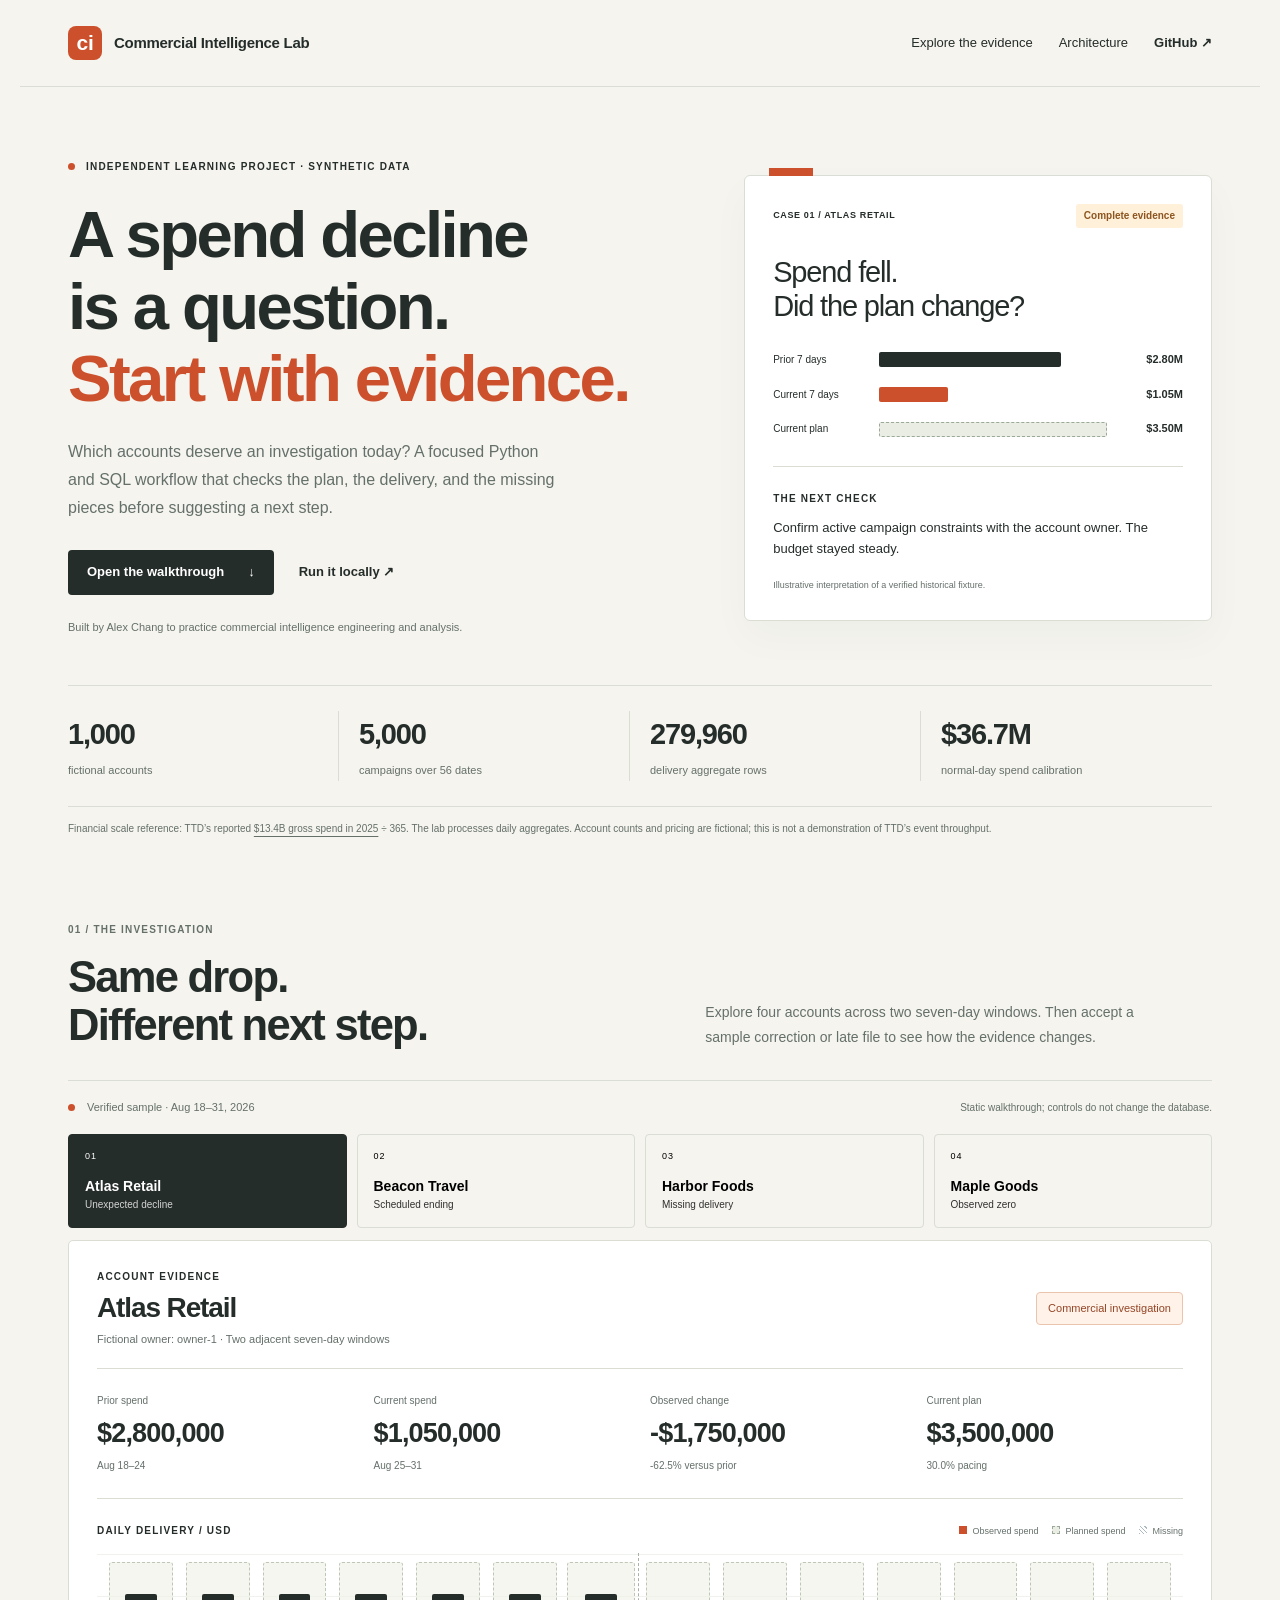
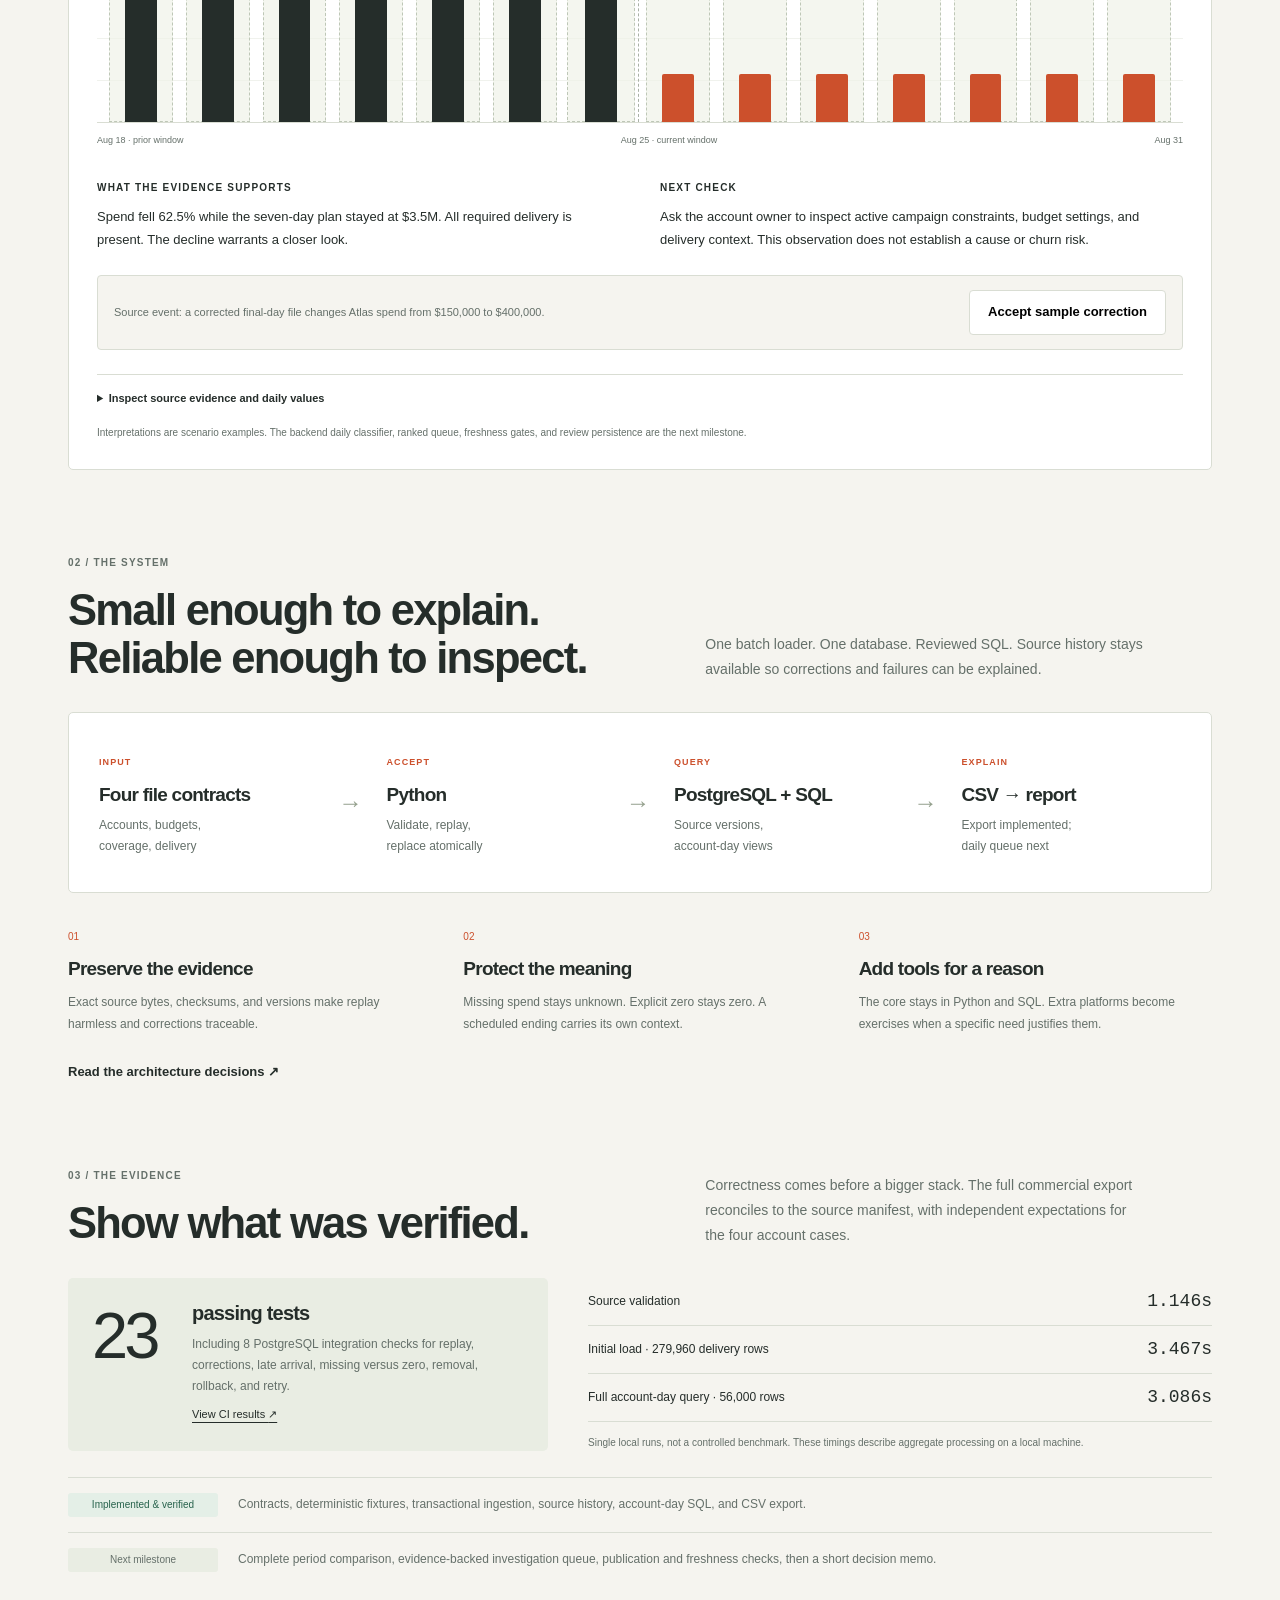
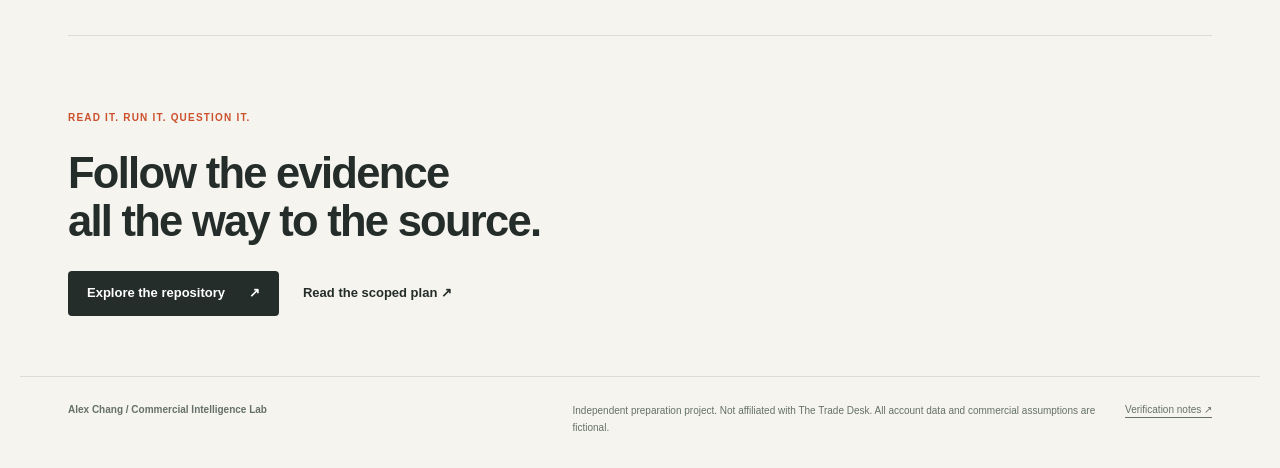
==== site/index.html @ 0de4b41f "Simplify lab scope and publish verified commercial walkthrough" ====
<!doctype html>
<html lang="en">
<head>
  <meta charset="utf-8">
  <meta name="viewport" content="width=device-width, initial-scale=1">
  <meta name="description" content="A focused commercial intelligence lab: Python, PostgreSQL, and evidence that distinguishes a spend decline from a planned change or missing data.">
  <meta name="theme-color" content="#f5f4ef">
  <title>Commercial Intelligence Lab · Alex Chang</title>
  <link rel="icon" href="mark.svg" type="image/svg+xml">
  <link rel="stylesheet" href="styles.css">
  <script src="app.js" defer></script>
</head>
<body>
  <a class="skip" href="#main">Skip to content</a>
  <header class="topbar">
    <a class="brand" href="#"><span class="brand-mark" aria-hidden="true">ci</span> Commercial Intelligence Lab</a>
    <nav aria-label="Main navigation">
      <a href="#investigation">Explore the evidence</a>
      <a href="#architecture">Architecture</a>
      <a class="repo-link" href="https://github.com/cheng-alex-chang/commercial-intelligence-lab">GitHub <span aria-hidden="true">↗</span></a>
    </nav>
  </header>
  <main id="main">
    <section class="hero">
      <div class="hero-copy">
        <p class="eyebrow"><span class="dot"></span> Independent learning project · Synthetic data</p>
        <h1>A spend decline<br>is a question.<br><span>Start with evidence.</span></h1>
        <p class="lede">Which accounts deserve an investigation today? A focused Python and SQL workflow that checks the plan, the delivery, and the missing pieces before suggesting a next step.</p>
        <div class="hero-actions"><a class="button primary" href="#investigation">Open the walkthrough <span aria-hidden="true">↓</span></a><a class="text-link" href="https://github.com/cheng-alex-chang/commercial-intelligence-lab#run-locally">Run it locally <span aria-hidden="true">↗</span></a></div>
        <p class="hero-note">Built by Alex Chang to practice commercial intelligence engineering and analysis.</p>
      </div>
      <aside class="hero-card" aria-label="Featured account observation">
        <div class="card-heading"><span>CASE 01 / ATLAS RETAIL</span><span class="tag amber">Complete evidence</span></div>
        <p class="hero-question">Spend fell.<br>Did the plan change?</p>
        <div class="mini-chart" aria-label="Prior spend 2.8 million, current spend 1.05 million, current plan 3.5 million dollars">
          <div><span>Prior 7 days</span><i style="--bar:80%"></i><strong>$2.80M</strong></div>
          <div class="accent"><span>Current 7 days</span><i style="--bar:30%"></i><strong>$1.05M</strong></div>
          <div class="plan"><span>Current plan</span><i style="--bar:100%"></i><strong>$3.50M</strong></div>
        </div>
        <div class="card-takeaway"><span class="small-label">THE NEXT CHECK</span><p>Confirm active campaign constraints with the account owner. The budget stayed steady.</p></div>
        <p class="caption">Illustrative interpretation of a verified historical fixture.</p>
      </aside>
    </section>

    <section class="scale-strip" aria-label="Dataset scale">
      <div><strong>1,000</strong><span>fictional accounts</span></div>
      <div><strong>5,000</strong><span>campaigns over 56 dates</span></div>
      <div><strong>279,960</strong><span>delivery aggregate rows</span></div>
      <div><strong>$36.7M</strong><span>normal-day spend calibration</span></div>
    </section>
    <p class="scale-note">Financial scale reference: TTD’s reported <a href="https://investors.thetradedesk.com/news-and-events/news/news-details/2026/The-Trade-Desk-Reports-Fourth-Quarter-and-Fiscal-Year-2025-Financial-Results/default.aspx">$13.4B gross spend in 2025</a> ÷ 365. The lab processes daily aggregates. Account counts and pricing are fictional; this is not a demonstration of TTD’s event throughput.</p>

    <section id="investigation" class="section">
      <div class="section-intro"><div><p class="eyebrow">01 / THE INVESTIGATION</p><h2>Same drop.<br>Different next step.</h2></div><p>Explore four accounts across two seven-day windows. Then accept a sample correction or late file to see how the evidence changes.</p></div>
      <div class="demo-label"><span class="dot"></span> Verified sample · Aug 18–31, 2026 <span class="demo-label-detail">Static walkthrough; controls do not change the database.</span></div>
      <p id="load-status" role="status">Loading the verified sample…</p>
      <noscript><p>This walkthrough needs JavaScript. The <a href="https://github.com/cheng-alex-chang/commercial-intelligence-lab#four-cases-to-explain">README contains the same four cases</a>.</p></noscript>
      <div id="demo" hidden>
        <div class="account-tabs" role="group" aria-label="Choose an account">
          <button type="button" data-account="atlas" aria-pressed="true"><span class="tab-number">01</span><strong>Atlas Retail</strong><span>Unexpected decline</span></button>
          <button type="button" data-account="beacon" aria-pressed="false"><span class="tab-number">02</span><strong>Beacon Travel</strong><span>Scheduled ending</span></button>
          <button type="button" data-account="harbor" aria-pressed="false"><span class="tab-number">03</span><strong>Harbor Foods</strong><span>Missing delivery</span></button>
          <button type="button" data-account="maple" aria-pressed="false"><span class="tab-number">04</span><strong>Maple Goods</strong><span>Observed zero</span></button>
        </div>
        <div class="investigation-panel" aria-live="polite" aria-atomic="false">
          <div class="panel-top"><div><p class="small-label">ACCOUNT EVIDENCE</p><h3 id="account-name"></h3><p id="owner" class="muted"></p></div><span id="route" class="route"></span></div>
          <div class="metrics">
            <div><span>Prior spend</span><strong id="prior-spend"></strong><small>Aug 18–24</small></div>
            <div><span>Current spend</span><strong id="current-spend"></strong><small>Aug 25–31</small></div>
            <div><span>Observed change</span><strong id="change"></strong><small id="change-detail"></small></div>
            <div><span>Current plan</span><strong id="current-plan"></strong><small id="pacing"></small></div>
          </div>
          <div class="chart-header"><span class="small-label">DAILY DELIVERY / USD</span><div class="legend"><span><i class="legend-spend"></i>Observed spend</span><span><i class="legend-plan"></i>Planned spend</span><span><i class="legend-missing"></i>Missing</span></div></div>
          <div id="daily-chart" class="daily-chart" role="img"></div>
          <div class="chart-dates"><span>Aug 18 · prior window</span><span>Aug 25 · current window</span><span>Aug 31</span></div>
          <div class="interpretation"><div><span class="small-label">WHAT THE EVIDENCE SUPPORTS</span><p id="observation"></p></div><div><span class="small-label">NEXT CHECK</span><p id="next-check"></p></div></div>
          <div class="event-row"><p id="event-description"></p><button type="button" id="event-button" class="button secondary"></button><button type="button" id="reset-button" class="text-button" hidden>Reset sample</button></div>
          <details class="evidence"><summary>Inspect source evidence and daily values</summary><p id="source-note"></p><div class="table-scroll"><table><caption class="sr-only">Daily spend, plan, completeness, and delivery source references</caption><thead><tr><th scope="col">Business date</th><th scope="col">Spend</th><th scope="col">Plan</th><th scope="col">State</th><th scope="col">Delivery evidence</th></tr></thead><tbody id="daily-table"></tbody></table></div></details>
          <p class="panel-footnote">Interpretations are scenario examples. The backend daily classifier, ranked queue, freshness gates, and review persistence are the next milestone.</p>
        </div>
      </div>
    </section>

    <section id="architecture" class="section architecture-section">
      <div class="section-intro"><div><p class="eyebrow">02 / THE SYSTEM</p><h2>Small enough to explain.<br>Reliable enough to inspect.</h2></div><p>One batch loader. One database. Reviewed SQL. Source history stays available so corrections and failures can be explained.</p></div>
      <div class="pipeline" aria-label="Architecture: fictional source files to Python ingestion to PostgreSQL SQL views to account-day CSV">
        <div><span class="small-label">INPUT</span><h3>Four file contracts</h3><p>Accounts, budgets,<br>coverage, delivery</p></div><span class="pipeline-arrow" aria-hidden="true">→</span>
        <div><span class="small-label">ACCEPT</span><h3>Python</h3><p>Validate, replay,<br>replace atomically</p></div><span class="pipeline-arrow" aria-hidden="true">→</span>
        <div><span class="small-label">QUERY</span><h3>PostgreSQL + SQL</h3><p>Source versions,<br>account-day views</p></div><span class="pipeline-arrow" aria-hidden="true">→</span>
        <div><span class="small-label">EXPLAIN</span><h3>CSV → report</h3><p>Export implemented;<br>daily queue next</p></div>
      </div>
      <div class="principles"><article><span>01</span><h3>Preserve the evidence</h3><p>Exact source bytes, checksums, and versions make replay harmless and corrections traceable.</p></article><article><span>02</span><h3>Protect the meaning</h3><p>Missing spend stays unknown. Explicit zero stays zero. A scheduled ending carries its own context.</p></article><article><span>03</span><h3>Add tools for a reason</h3><p>The core stays in Python and SQL. Extra platforms become exercises when a specific need justifies them.</p></article></div>
      <a class="text-link" href="https://github.com/cheng-alex-chang/commercial-intelligence-lab/blob/main/docs/ARCHITECTURE.md">Read the architecture decisions <span aria-hidden="true">↗</span></a>
    </section>

    <section id="verification" class="section verification-section">
      <div class="section-intro"><div><p class="eyebrow">03 / THE EVIDENCE</p><h2>Show what was verified.</h2></div><p>Correctness comes before a bigger stack. The full commercial export reconciles to the source manifest, with independent expectations for the four account cases.</p></div>
      <div class="verification-grid"><div class="test-card"><strong>23</strong><h3>passing tests</h3><p>Including 8 PostgreSQL integration checks for replay, corrections, late arrival, missing versus zero, removal, rollback, and retry.</p><a href="https://github.com/cheng-alex-chang/commercial-intelligence-lab/actions">View CI results <span aria-hidden="true">↗</span></a></div><div class="measurements"><div><span>Source validation</span><strong>1.146s</strong></div><div><span>Initial load · 279,960 delivery rows</span><strong>3.467s</strong></div><div><span>Full account-day query · 56,000 rows</span><strong>3.086s</strong></div><p>Single local runs, not a controlled benchmark. These timings describe aggregate processing on a local machine.</p></div></div>
      <div class="status-line"><span class="tag green">Implemented & verified</span><p>Contracts, deterministic fixtures, transactional ingestion, source history, account-day SQL, and CSV export.</p></div>
      <div class="status-line"><span class="tag">Next milestone</span><p>Complete period comparison, evidence-backed investigation queue, publication and freshness checks, then a short decision memo.</p></div>
    </section>

    <section class="closing"><p class="eyebrow">READ IT. RUN IT. QUESTION IT.</p><h2>Follow the evidence<br>all the way to the source.</h2><div><a class="button primary" href="https://github.com/cheng-alex-chang/commercial-intelligence-lab">Explore the repository <span aria-hidden="true">↗</span></a><a class="text-link" href="https://github.com/cheng-alex-chang/commercial-intelligence-lab/blob/main/PROJECT_PLAN.md">Read the scoped plan <span aria-hidden="true">↗</span></a></div></section>
  </main>
  <footer><span>Alex Chang / Commercial Intelligence Lab</span><p>Independent preparation project. Not affiliated with The Trade Desk. All account data and commercial assumptions are fictional.</p><a href="https://github.com/cheng-alex-chang/commercial-intelligence-lab/blob/main/docs/VERIFICATION.md">Verification notes ↗</a></footer>
</body>
</html>
---- site/styles.css ----
:root{--paper:#f5f4ef;--ink:#252d2a;--muted:#65706a;--line:#d9ddd3;--orange:#cc502c;--green:#27624c;--soft:#e9ede3;--white:#fff;--blue:#6c92a2}
*{box-sizing:border-box}html{scroll-behavior:smooth;scroll-padding-top:24px}body{margin:0;background:var(--paper);color:var(--ink);font-family:Inter,-apple-system,BlinkMacSystemFont,"Segoe UI",sans-serif;font-size:15px;line-height:1.6}a{color:inherit;text-underline-offset:4px}button{font:inherit;cursor:pointer}button,a{-webkit-tap-highlight-color:transparent}a:focus-visible,button:focus-visible,summary:focus-visible{outline:3px solid var(--orange);outline-offset:5px}button:disabled{cursor:default}h1,h2,h3,p{margin:0}h1,h2,h3{line-height:1.1;letter-spacing:-.04em}h1{font-size:clamp(46px,5.1vw,74px);font-weight:650}h2{font-size:clamp(32px,3.4vw,47px);font-weight:600}h3{font-size:23px;font-weight:600}main,.topbar,footer{max-width:1240px;margin:auto;padding-left:48px;padding-right:48px}.topbar{display:flex;justify-content:space-between;align-items:center;gap:20px;padding-top:26px;padding-bottom:26px;border-bottom:1px solid var(--line)}.brand{display:flex;align-items:center;gap:12px;text-decoration:none;font-size:15px;font-weight:650;letter-spacing:-.02em}.brand-mark{display:grid;place-items:center;width:34px;height:34px;background:var(--orange);color:white;font-size:21px;border-radius:8px}.topbar nav{display:flex;gap:26px;align-items:center;font-size:13px}.topbar nav a{text-decoration:none}.repo-link{font-weight:650}.hero{display:grid;grid-template-columns:1.3fr 1fr;gap:68px;padding:72px 0 48px;align-items:center}.eyebrow,.small-label{font-size:10px;letter-spacing:.12em;font-weight:650}.eyebrow{margin-bottom:24px;text-transform:uppercase}.dot{display:inline-block;width:7px;height:7px;border-radius:50%;background:var(--orange);margin-right:7px}.hero h1 span{color:var(--orange)}.lede{max-width:490px;color:var(--muted);font-size:16px;line-height:1.75;margin-top:24px}.hero-actions{display:flex;align-items:center;gap:25px;margin-top:28px}.button{display:inline-flex;align-items:center;justify-content:center;gap:24px;min-height:44px;padding:11px 18px;text-decoration:none;font-size:13px;border-radius:4px;border:1px solid transparent;font-weight:600}.primary{background:var(--ink);color:#fff}.primary:hover{background:var(--green)}.secondary{border-color:var(--line);background:#fff;white-space:nowrap}.secondary:hover{border-color:var(--ink)}.text-link{font-size:13px;text-decoration:none;font-weight:600}.text-link:hover{text-decoration:underline}.hero-note{font-size:11px;color:var(--muted);margin-top:24px}.hero-card{background:var(--white);border:1px solid var(--line);padding:28px;box-shadow:0 16px 40px #27322508;border-radius:6px;position:relative}.hero-card:before{content:"";position:absolute;top:-8px;left:24px;width:44px;height:8px;background:var(--orange)}.card-heading{display:flex;justify-content:space-between;gap:16px;align-items:center;font-size:9px;letter-spacing:.07em;font-weight:600}.tag{display:inline-block;border-radius:3px;padding:4px 8px;background:var(--soft);color:var(--muted);font-size:10px;white-space:nowrap;letter-spacing:0}.amber{background:#fff0d9;color:#8c5520}.green{background:#e4efe7;color:var(--green)}.hero-question{font-size:29px;letter-spacing:-.04em;line-height:1.2;margin:27px 0}.mini-chart{display:grid;gap:17px}.mini-chart>div{display:grid;grid-template-columns:95px 1fr 65px;gap:11px;align-items:center;font-size:10px}.mini-chart i{display:block;width:var(--bar);height:15px;background:var(--ink);border-radius:2px}.mini-chart strong{text-align:right;font-size:11px}.mini-chart .accent i{background:var(--orange)}.mini-chart .plan i{background:var(--soft);border:1px dashed #9ca999}.card-takeaway{border-top:1px solid var(--line);margin-top:28px;padding-top:18px}.card-takeaway p{margin-top:8px;font-size:13px;line-height:1.65}.caption{font-size:9px;color:var(--muted);margin-top:18px}.scale-strip{display:grid;grid-template-columns:repeat(4,1fr);border-top:1px solid var(--line);border-bottom:1px solid var(--line);padding:25px 0;gap:20px}.scale-strip div{border-right:1px solid var(--line);padding-right:14px}.scale-strip div:last-child{border:0}.scale-strip strong{display:block;font-size:29px;letter-spacing:-.04em;font-weight:600}.scale-strip span{font-size:11px;color:var(--muted)}.scale-note{color:var(--muted);font-size:10px;line-height:1.7;padding-top:13px;max-width:940px}.section{padding-top:85px}.section-intro{display:grid;grid-template-columns:1.1fr 1fr;gap:80px;align-items:end;margin-bottom:30px}.section-intro .eyebrow{color:var(--muted);margin-bottom:16px}.section-intro>p{font-size:14px;color:var(--muted);max-width:440px;line-height:1.8}.demo-label{border-top:1px solid var(--line);padding-top:18px;font-size:11px;color:var(--muted);display:flex;align-items:center;flex-wrap:wrap;gap:5px}.demo-label-detail{margin-left:auto;font-size:10px}#load-status{font-size:13px;padding:20px 0}.account-tabs{display:grid;grid-template-columns:repeat(4,1fr);gap:10px;margin:18px 0 12px}.account-tabs button{border:1px solid var(--line);border-radius:4px;background:transparent;display:grid;text-align:left;padding:15px 16px;line-height:1.5;position:relative}.account-tabs button[aria-pressed=true]{background:var(--ink);color:#fff;border-color:var(--ink)}.account-tabs strong{font-size:14px;font-weight:600}.account-tabs span:last-child{font-size:10px;opacity:.8}.tab-number{font-size:9px;margin-bottom:12px;letter-spacing:.1em}.investigation-panel{border:1px solid var(--line);background:#fff;border-radius:5px;padding:28px}.panel-top{display:flex;justify-content:space-between;align-items:center;gap:20px}.panel-top h3{margin-top:8px;font-size:28px}.muted{color:var(--muted);font-size:11px;margin-top:7px}.route{font-size:11px;border:1px solid #ebc4ae;background:#fff2e9;color:#944526;border-radius:4px;padding:7px 11px}.route.data{border-color:#bfd5e1;background:#edf5fa;color:#31596e}.route.planned{border-color:#c8dbce;background:#edf5ee;color:var(--green)}.metrics{display:grid;grid-template-columns:repeat(4,1fr);gap:20px;padding:24px 0;margin:20px 0;border-top:1px solid var(--line);border-bottom:1px solid var(--line)}.metrics span,.metrics small{display:block;color:var(--muted);font-size:10px}.metrics strong{display:block;font-size:27px;letter-spacing:-.03em;font-weight:600;line-height:1.3;margin:7px 0}.chart-header{display:flex;justify-content:space-between;align-items:center;gap:12px;margin:24px 0 14px}.legend{display:flex;gap:14px;font-size:9px;color:var(--muted)}.legend i{display:inline-block;width:8px;height:8px;margin-right:5px}.legend-spend{background:var(--orange)}.legend-plan{border:1px dashed #9ca999;background:var(--soft)}.legend-missing{background:repeating-linear-gradient(45deg,#adbac2 0 1px,transparent 1px 3px)}.daily-chart{height:170px;display:grid;grid-template-columns:repeat(14,minmax(0,1fr));gap:13px;border-bottom:1px solid var(--line);position:relative;background:repeating-linear-gradient(to top,transparent 0,transparent 41px,#f0f2ed 41px,#f0f2ed 42px);padding:0 12px}.day-column{position:relative;height:100%;display:flex;align-items:flex-end;justify-content:center}.day-column:nth-child(7){border-right:1px dashed #a9b1a5;margin-right:-6px;padding-right:6px}.day-column .plan-bar{position:absolute;bottom:0;width:100%;height:var(--plan);border:1px dashed #bec7b7;background:#eff2e8aa;border-radius:3px 3px 0 0}.day-column .spend-bar{z-index:1;position:relative;width:50%;height:var(--spend);background:var(--ink);min-height:0;border-radius:2px 2px 0 0}.day-column.current .spend-bar{background:var(--orange)}.day-column.zero .spend-bar{height:3px;background:var(--orange)}.day-column.missing .spend-bar{height:var(--plan);background:repeating-linear-gradient(45deg,#819baa 0 2px,transparent 2px 7px);width:65%}.chart-dates{display:flex;justify-content:space-between;font-size:9px;color:var(--muted);margin-top:10px}.interpretation{display:grid;grid-template-columns:1fr 1fr;gap:40px;margin-top:26px}.interpretation p{font-size:13px;line-height:1.75;margin-top:8px}.event-row{display:flex;align-items:center;gap:15px;background:var(--paper);border:1px solid var(--line);border-radius:4px;margin-top:24px;padding:14px 16px}.event-row p{font-size:11px;color:var(--muted);flex:1}.event-row [hidden]{display:none}.text-button{background:none;border:0;padding:8px;font-size:11px;white-space:nowrap;text-decoration:underline;text-underline-offset:3px}.evidence{border-top:1px solid var(--line);margin-top:24px;padding-top:15px;font-size:11px}.evidence summary{cursor:pointer;font-weight:600}.evidence p{margin:13px 0;color:var(--muted)}.table-scroll{overflow:auto}table{border-collapse:collapse;width:100%;font-size:10px;text-align:left}th,td{padding:8px 10px;border-bottom:1px solid #eceee7;white-space:nowrap}th{font-weight:600;background:var(--paper)}.panel-footnote{font-size:10px;color:var(--muted);margin-top:17px}.pipeline{display:grid;grid-template-columns:1fr 28px 1fr 28px 1fr 28px 1fr;align-items:stretch;border:1px solid var(--line);border-radius:5px;background:#fff;padding:25px 20px;gap:10px}.pipeline>div{padding:10px}.pipeline h3{font-size:19px;margin:13px 0 9px}.pipeline p{font-size:12px;color:var(--muted);line-height:1.75}.pipeline .small-label{font-size:9px;color:var(--orange)}.pipeline-arrow{align-self:center;color:#95a18e;font-size:24px}.principles{display:grid;grid-template-columns:repeat(3,1fr);gap:42px;margin:30px 0 24px}.principles article>span{font-size:10px;color:var(--orange)}.principles h3{font-size:19px;margin:12px 0}.principles p{font-size:12px;color:var(--muted);line-height:1.8}.verification-grid{display:grid;grid-template-columns:1fr 1.3fr;gap:40px;margin-bottom:26px}.test-card{padding:24px;background:var(--soft);border-radius:5px;display:grid;grid-template-columns:80px 1fr;gap:7px 20px}.test-card>strong{font-size:65px;font-weight:500;letter-spacing:-.06em;grid-row:span 3;line-height:1.05}.test-card h3{font-size:20px}.test-card p{font-size:12px;color:var(--muted);line-height:1.75}.test-card a{font-size:11px}.measurements>div{display:flex;align-items:center;justify-content:space-between;gap:10px;border-bottom:1px solid var(--line);padding:9px 0;font-size:12px}.measurements strong{font-family:ui-monospace,SFMono-Regular,monospace;font-weight:500;font-size:18px}.measurements p{font-size:10px;color:var(--muted);margin-top:12px;line-height:1.7}.status-line{display:flex;gap:20px;align-items:center;border-top:1px solid var(--line);padding:15px 0}.status-line .tag{min-width:150px;text-align:center}.status-line p{font-size:12px;color:var(--muted)}.closing{padding:74px 0 60px;margin-top:48px;border-top:1px solid var(--line)}.closing .eyebrow{color:var(--orange)}.closing>div{display:flex;gap:24px;align-items:center;margin-top:26px}footer{display:grid;grid-template-columns:1fr 1.1fr auto;gap:24px;border-top:1px solid var(--line);padding-top:25px;padding-bottom:32px;font-size:10px;color:var(--muted)}footer>span{font-weight:600}footer p{line-height:1.7}footer a{white-space:nowrap}.skip{position:absolute;left:20px;top:-100px;background:white;padding:10px;z-index:5}.skip:focus{top:10px}.sr-only{position:absolute;width:1px;height:1px;padding:0;margin:-1px;overflow:hidden;clip:rect(0,0,0,0);white-space:nowrap;border:0}[hidden]{display:none!important}
@media(min-width:1600px){.hero{padding-top:90px}}
@media(max-width:1000px){main,.topbar,footer{padding-left:30px;padding-right:30px}.hero{gap:35px}.hero-card{padding:20px}.card-heading{flex-wrap:wrap;gap:5px}.hero-actions{gap:17px}.section-intro{gap:40px}.daily-chart{gap:8px}.pipeline{gap:4px;padding:18px 10px}.pipeline h3{font-size:16px}.pipeline p{font-size:11px}.metrics strong{font-size:24px}.test-card{grid-template-columns:65px 1fr;gap:8px 14px}.test-card>strong{font-size:54px}footer{grid-template-columns:1fr 1.2fr}footer a{grid-column:1/-1}}
@media(max-width:740px){main,.topbar,footer{padding-left:22px;padding-right:22px}.topbar{padding-top:18px;padding-bottom:18px}.brand{font-size:12px}.topbar nav{gap:12px}.topbar nav a:not(.repo-link){display:none}.hero{grid-template-columns:1fr;padding:42px 0 32px;gap:34px}h1{font-size:49px}.hero-card{padding:24px}.card-heading{flex-wrap:nowrap}.hero-question{font-size:27px}.lede{font-size:15px}.hero-actions{gap:20px}.scale-strip{grid-template-columns:1fr 1fr;gap:20px 14px;padding:20px 0}.scale-strip div:nth-child(2){border:0}.scale-strip strong{font-size:28px}.scale-note{font-size:10px}.section{padding-top:58px}.section-intro{grid-template-columns:1fr;gap:17px;margin-bottom:24px}.section-intro h2{font-size:34px}.section-intro>p{font-size:13px;max-width:none}.demo-label-detail{margin-left:0;flex-basis:100%}.account-tabs{grid-template-columns:1fr 1fr;gap:8px}.account-tabs button{padding:12px}.tab-number{margin-bottom:6px}.investigation-panel{padding:18px}.panel-top{align-items:flex-start;gap:15px}.panel-top h3{font-size:23px}.route{font-size:9px;padding:5px 7px;max-width:135px;text-align:center}.metrics{grid-template-columns:1fr 1fr;gap:18px 12px;padding:17px 0;margin:18px 0}.metrics strong{font-size:25px}.chart-header{flex-wrap:wrap;gap:8px}.legend{font-size:8px;gap:9px}.daily-chart{height:135px;padding:0 3px;gap:5px}.chart-dates{font-size:8px}.interpretation{grid-template-columns:1fr;gap:18px;margin-top:22px}.event-row{flex-wrap:wrap;padding:12px;gap:9px}.event-row p{flex-basis:100%}.event-row .button{font-size:11px;min-height:38px;padding:8px 12px}.pipeline{grid-template-columns:1fr;padding:17px 20px;gap:0}.pipeline>div{padding:9px}.pipeline-arrow{justify-self:start;margin-left:10px;font-size:20px;transform:rotate(90deg)}.pipeline h3{font-size:20px;margin-top:8px}.pipeline p br{display:none}.principles{grid-template-columns:1fr;gap:22px}.principles h3{margin:8px 0}.verification-grid{grid-template-columns:1fr;gap:20px}.test-card{grid-template-columns:70px 1fr}.status-line{align-items:flex-start;gap:14px}.status-line .tag{min-width:110px;font-size:9px;white-space:normal}.status-line p{font-size:11px}.closing{padding:45px 0;margin-top:30px}.closing h2{font-size:34px}.closing>div{align-items:flex-start;flex-direction:column;gap:20px}footer{grid-template-columns:1fr;gap:12px}footer a{grid-column:auto}}
@media(prefers-reduced-motion:reduce){html{scroll-behavior:auto}}
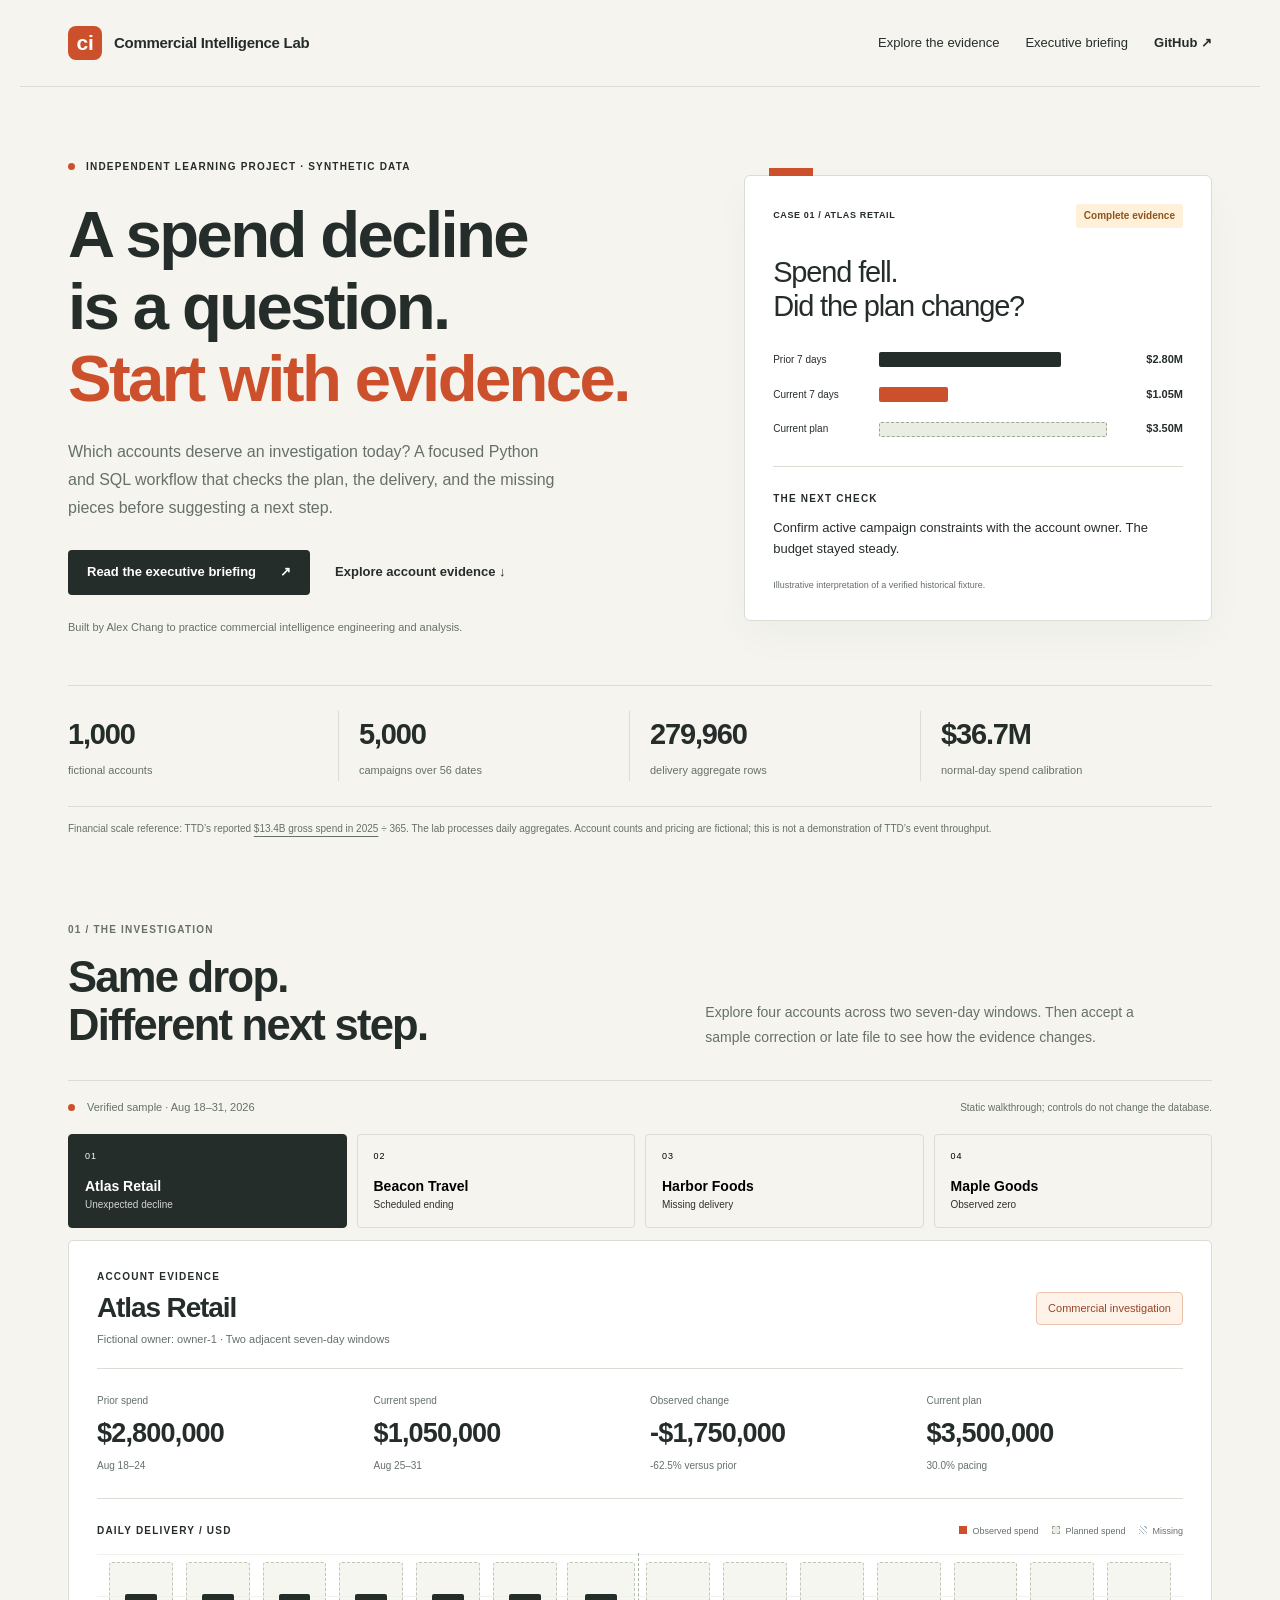
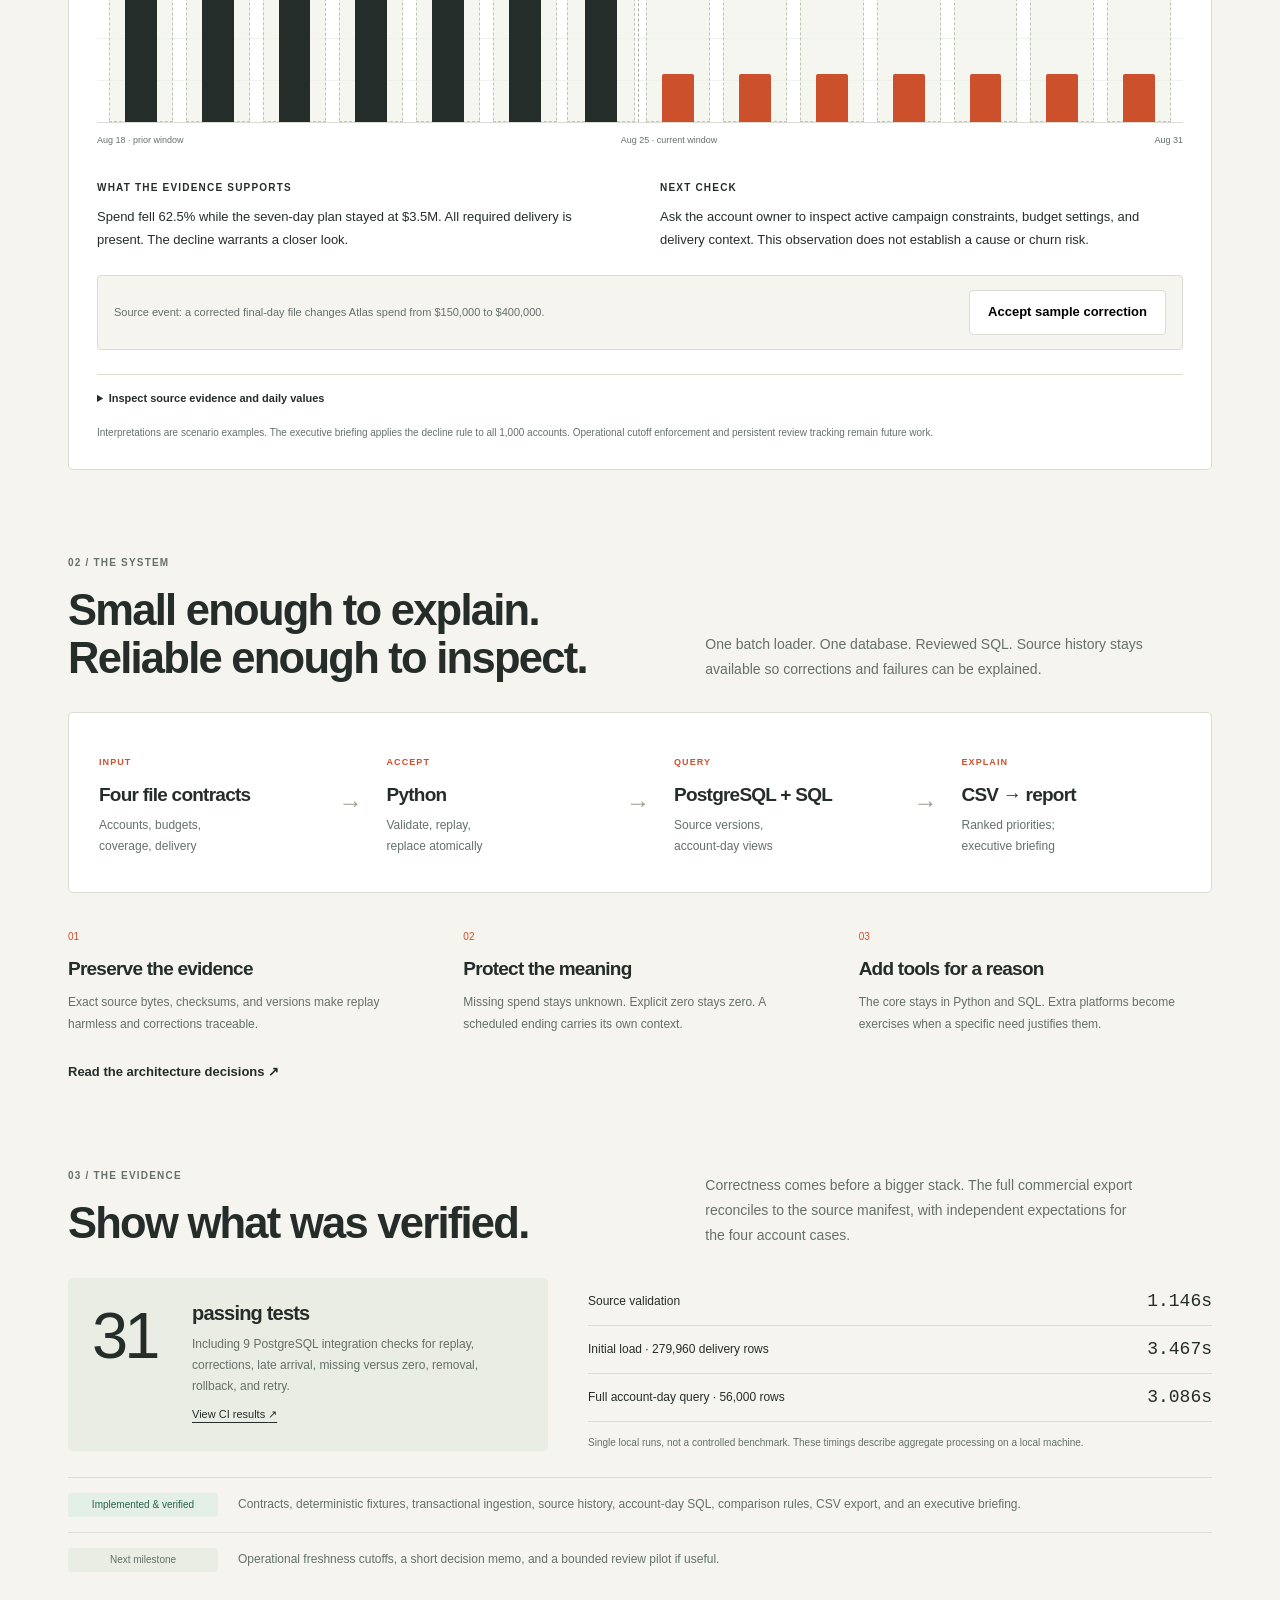
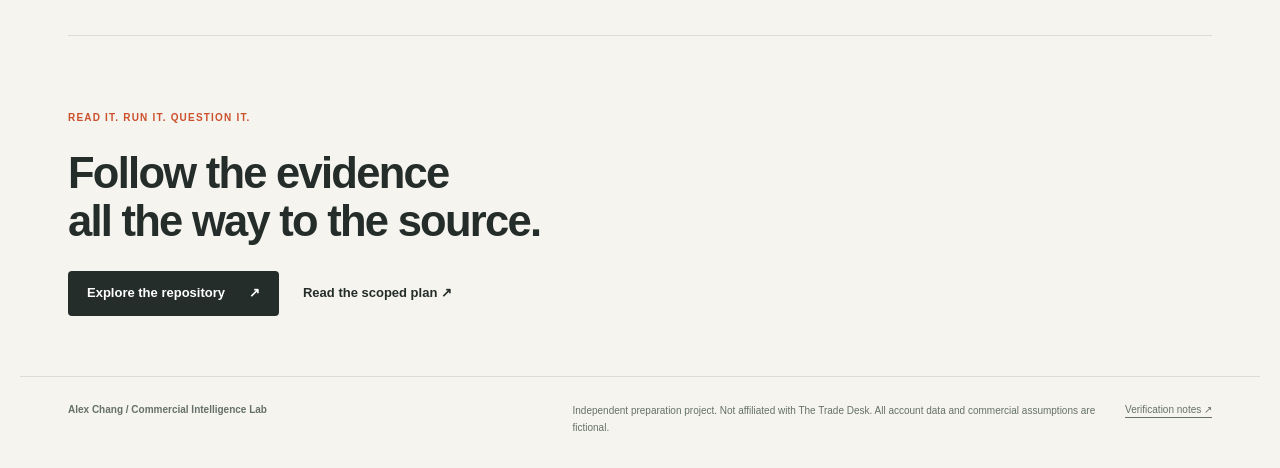
==== commit d4e30388: "Add an executive briefing from shared verified report snapshots" ====
--- a/site/index.html
+++ b/site/index.html
@@ -16,7 +16,7 @@
     <a class="brand" href="#"><span class="brand-mark" aria-hidden="true">ci</span> Commercial Intelligence Lab</a>
     <nav aria-label="Main navigation">
       <a href="#investigation">Explore the evidence</a>
-      <a href="#architecture">Architecture</a>
+      <a href="report.html">Executive briefing</a>
       <a class="repo-link" href="https://github.com/cheng-alex-chang/commercial-intelligence-lab">GitHub <span aria-hidden="true">↗</span></a>
     </nav>
   </header>
@@ -26,7 +26,7 @@
         <p class="eyebrow"><span class="dot"></span> Independent learning project · Synthetic data</p>
         <h1>A spend decline<br>is a question.<br><span>Start with evidence.</span></h1>
         <p class="lede">Which accounts deserve an investigation today? A focused Python and SQL workflow that checks the plan, the delivery, and the missing pieces before suggesting a next step.</p>
-        <div class="hero-actions"><a class="button primary" href="#investigation">Open the walkthrough <span aria-hidden="true">↓</span></a><a class="text-link" href="https://github.com/cheng-alex-chang/commercial-intelligence-lab#run-locally">Run it locally <span aria-hidden="true">↗</span></a></div>
+        <div class="hero-actions"><a class="button primary" href="report.html">Read the executive briefing <span aria-hidden="true">↗</span></a><a class="text-link" href="#investigation">Explore account evidence <span aria-hidden="true">↓</span></a></div>
         <p class="hero-note">Built by Alex Chang to practice commercial intelligence engineering and analysis.</p>
       </div>
       <aside class="hero-card" aria-label="Featured account observation">
@@ -76,7 +76,7 @@
           <div class="interpretation"><div><span class="small-label">WHAT THE EVIDENCE SUPPORTS</span><p id="observation"></p></div><div><span class="small-label">NEXT CHECK</span><p id="next-check"></p></div></div>
           <div class="event-row"><p id="event-description"></p><button type="button" id="event-button" class="button secondary"></button><button type="button" id="reset-button" class="text-button" hidden>Reset sample</button></div>
           <details class="evidence"><summary>Inspect source evidence and daily values</summary><p id="source-note"></p><div class="table-scroll"><table><caption class="sr-only">Daily spend, plan, completeness, and delivery source references</caption><thead><tr><th scope="col">Business date</th><th scope="col">Spend</th><th scope="col">Plan</th><th scope="col">State</th><th scope="col">Delivery evidence</th></tr></thead><tbody id="daily-table"></tbody></table></div></details>
-          <p class="panel-footnote">Interpretations are scenario examples. The backend daily classifier, ranked queue, freshness gates, and review persistence are the next milestone.</p>
+          <p class="panel-footnote">Interpretations are scenario examples. The executive briefing applies the decline rule to all 1,000 accounts. Operational cutoff enforcement and persistent review tracking remain future work.</p>
         </div>
       </div>
     </section>
@@ -87,7 +87,7 @@
         <div><span class="small-label">INPUT</span><h3>Four file contracts</h3><p>Accounts, budgets,<br>coverage, delivery</p></div><span class="pipeline-arrow" aria-hidden="true">→</span>
         <div><span class="small-label">ACCEPT</span><h3>Python</h3><p>Validate, replay,<br>replace atomically</p></div><span class="pipeline-arrow" aria-hidden="true">→</span>
         <div><span class="small-label">QUERY</span><h3>PostgreSQL + SQL</h3><p>Source versions,<br>account-day views</p></div><span class="pipeline-arrow" aria-hidden="true">→</span>
-        <div><span class="small-label">EXPLAIN</span><h3>CSV → report</h3><p>Export implemented;<br>daily queue next</p></div>
+        <div><span class="small-label">EXPLAIN</span><h3>CSV → report</h3><p>Ranked priorities;<br>executive briefing</p></div>
       </div>
       <div class="principles"><article><span>01</span><h3>Preserve the evidence</h3><p>Exact source bytes, checksums, and versions make replay harmless and corrections traceable.</p></article><article><span>02</span><h3>Protect the meaning</h3><p>Missing spend stays unknown. Explicit zero stays zero. A scheduled ending carries its own context.</p></article><article><span>03</span><h3>Add tools for a reason</h3><p>The core stays in Python and SQL. Extra platforms become exercises when a specific need justifies them.</p></article></div>
       <a class="text-link" href="https://github.com/cheng-alex-chang/commercial-intelligence-lab/blob/main/docs/ARCHITECTURE.md">Read the architecture decisions <span aria-hidden="true">↗</span></a>
@@ -95,9 +95,9 @@
 
     <section id="verification" class="section verification-section">
       <div class="section-intro"><div><p class="eyebrow">03 / THE EVIDENCE</p><h2>Show what was verified.</h2></div><p>Correctness comes before a bigger stack. The full commercial export reconciles to the source manifest, with independent expectations for the four account cases.</p></div>
-      <div class="verification-grid"><div class="test-card"><strong>23</strong><h3>passing tests</h3><p>Including 8 PostgreSQL integration checks for replay, corrections, late arrival, missing versus zero, removal, rollback, and retry.</p><a href="https://github.com/cheng-alex-chang/commercial-intelligence-lab/actions">View CI results <span aria-hidden="true">↗</span></a></div><div class="measurements"><div><span>Source validation</span><strong>1.146s</strong></div><div><span>Initial load · 279,960 delivery rows</span><strong>3.467s</strong></div><div><span>Full account-day query · 56,000 rows</span><strong>3.086s</strong></div><p>Single local runs, not a controlled benchmark. These timings describe aggregate processing on a local machine.</p></div></div>
-      <div class="status-line"><span class="tag green">Implemented & verified</span><p>Contracts, deterministic fixtures, transactional ingestion, source history, account-day SQL, and CSV export.</p></div>
-      <div class="status-line"><span class="tag">Next milestone</span><p>Complete period comparison, evidence-backed investigation queue, publication and freshness checks, then a short decision memo.</p></div>
+      <div class="verification-grid"><div class="test-card"><strong>31</strong><h3>passing tests</h3><p>Including 9 PostgreSQL integration checks for replay, corrections, late arrival, missing versus zero, removal, rollback, and retry.</p><a href="https://github.com/cheng-alex-chang/commercial-intelligence-lab/actions">View CI results <span aria-hidden="true">↗</span></a></div><div class="measurements"><div><span>Source validation</span><strong>1.146s</strong></div><div><span>Initial load · 279,960 delivery rows</span><strong>3.467s</strong></div><div><span>Full account-day query · 56,000 rows</span><strong>3.086s</strong></div><p>Single local runs, not a controlled benchmark. These timings describe aggregate processing on a local machine.</p></div></div>
+      <div class="status-line"><span class="tag green">Implemented & verified</span><p>Contracts, deterministic fixtures, transactional ingestion, source history, account-day SQL, comparison rules, CSV export, and an executive briefing.</p></div>
+      <div class="status-line"><span class="tag">Next milestone</span><p>Operational freshness cutoffs, a short decision memo, and a bounded review pilot if useful.</p></div>
     </section>
 
     <section class="closing"><p class="eyebrow">READ IT. RUN IT. QUESTION IT.</p><h2>Follow the evidence<br>all the way to the source.</h2><div><a class="button primary" href="https://github.com/cheng-alex-chang/commercial-intelligence-lab">Explore the repository <span aria-hidden="true">↗</span></a><a class="text-link" href="https://github.com/cheng-alex-chang/commercial-intelligence-lab/blob/main/PROJECT_PLAN.md">Read the scoped plan <span aria-hidden="true">↗</span></a></div></section>
--- a/site/styles.css
+++ b/site/styles.css
@@ -1,6 +1,1204 @@
-:root{--paper:#f5f4ef;--ink:#252d2a;--muted:#65706a;--line:#d9ddd3;--orange:#cc502c;--green:#27624c;--soft:#e9ede3;--white:#fff;--blue:#6c92a2}
-*{box-sizing:border-box}html{scroll-behavior:smooth;scroll-padding-top:24px}body{margin:0;background:var(--paper);color:var(--ink);font-family:Inter,-apple-system,BlinkMacSystemFont,"Segoe UI",sans-serif;font-size:15px;line-height:1.6}a{color:inherit;text-underline-offset:4px}button{font:inherit;cursor:pointer}button,a{-webkit-tap-highlight-color:transparent}a:focus-visible,button:focus-visible,summary:focus-visible{outline:3px solid var(--orange);outline-offset:5px}button:disabled{cursor:default}h1,h2,h3,p{margin:0}h1,h2,h3{line-height:1.1;letter-spacing:-.04em}h1{font-size:clamp(46px,5.1vw,74px);font-weight:650}h2{font-size:clamp(32px,3.4vw,47px);font-weight:600}h3{font-size:23px;font-weight:600}main,.topbar,footer{max-width:1240px;margin:auto;padding-left:48px;padding-right:48px}.topbar{display:flex;justify-content:space-between;align-items:center;gap:20px;padding-top:26px;padding-bottom:26px;border-bottom:1px solid var(--line)}.brand{display:flex;align-items:center;gap:12px;text-decoration:none;font-size:15px;font-weight:650;letter-spacing:-.02em}.brand-mark{display:grid;place-items:center;width:34px;height:34px;background:var(--orange);color:white;font-size:21px;border-radius:8px}.topbar nav{display:flex;gap:26px;align-items:center;font-size:13px}.topbar nav a{text-decoration:none}.repo-link{font-weight:650}.hero{display:grid;grid-template-columns:1.3fr 1fr;gap:68px;padding:72px 0 48px;align-items:center}.eyebrow,.small-label{font-size:10px;letter-spacing:.12em;font-weight:650}.eyebrow{margin-bottom:24px;text-transform:uppercase}.dot{display:inline-block;width:7px;height:7px;border-radius:50%;background:var(--orange);margin-right:7px}.hero h1 span{color:var(--orange)}.lede{max-width:490px;color:var(--muted);font-size:16px;line-height:1.75;margin-top:24px}.hero-actions{display:flex;align-items:center;gap:25px;margin-top:28px}.button{display:inline-flex;align-items:center;justify-content:center;gap:24px;min-height:44px;padding:11px 18px;text-decoration:none;font-size:13px;border-radius:4px;border:1px solid transparent;font-weight:600}.primary{background:var(--ink);color:#fff}.primary:hover{background:var(--green)}.secondary{border-color:var(--line);background:#fff;white-space:nowrap}.secondary:hover{border-color:var(--ink)}.text-link{font-size:13px;text-decoration:none;font-weight:600}.text-link:hover{text-decoration:underline}.hero-note{font-size:11px;color:var(--muted);margin-top:24px}.hero-card{background:var(--white);border:1px solid var(--line);padding:28px;box-shadow:0 16px 40px #27322508;border-radius:6px;position:relative}.hero-card:before{content:"";position:absolute;top:-8px;left:24px;width:44px;height:8px;background:var(--orange)}.card-heading{display:flex;justify-content:space-between;gap:16px;align-items:center;font-size:9px;letter-spacing:.07em;font-weight:600}.tag{display:inline-block;border-radius:3px;padding:4px 8px;background:var(--soft);color:var(--muted);font-size:10px;white-space:nowrap;letter-spacing:0}.amber{background:#fff0d9;color:#8c5520}.green{background:#e4efe7;color:var(--green)}.hero-question{font-size:29px;letter-spacing:-.04em;line-height:1.2;margin:27px 0}.mini-chart{display:grid;gap:17px}.mini-chart>div{display:grid;grid-template-columns:95px 1fr 65px;gap:11px;align-items:center;font-size:10px}.mini-chart i{display:block;width:var(--bar);height:15px;background:var(--ink);border-radius:2px}.mini-chart strong{text-align:right;font-size:11px}.mini-chart .accent i{background:var(--orange)}.mini-chart .plan i{background:var(--soft);border:1px dashed #9ca999}.card-takeaway{border-top:1px solid var(--line);margin-top:28px;padding-top:18px}.card-takeaway p{margin-top:8px;font-size:13px;line-height:1.65}.caption{font-size:9px;color:var(--muted);margin-top:18px}.scale-strip{display:grid;grid-template-columns:repeat(4,1fr);border-top:1px solid var(--line);border-bottom:1px solid var(--line);padding:25px 0;gap:20px}.scale-strip div{border-right:1px solid var(--line);padding-right:14px}.scale-strip div:last-child{border:0}.scale-strip strong{display:block;font-size:29px;letter-spacing:-.04em;font-weight:600}.scale-strip span{font-size:11px;color:var(--muted)}.scale-note{color:var(--muted);font-size:10px;line-height:1.7;padding-top:13px;max-width:940px}.section{padding-top:85px}.section-intro{display:grid;grid-template-columns:1.1fr 1fr;gap:80px;align-items:end;margin-bottom:30px}.section-intro .eyebrow{color:var(--muted);margin-bottom:16px}.section-intro>p{font-size:14px;color:var(--muted);max-width:440px;line-height:1.8}.demo-label{border-top:1px solid var(--line);padding-top:18px;font-size:11px;color:var(--muted);display:flex;align-items:center;flex-wrap:wrap;gap:5px}.demo-label-detail{margin-left:auto;font-size:10px}#load-status{font-size:13px;padding:20px 0}.account-tabs{display:grid;grid-template-columns:repeat(4,1fr);gap:10px;margin:18px 0 12px}.account-tabs button{border:1px solid var(--line);border-radius:4px;background:transparent;display:grid;text-align:left;padding:15px 16px;line-height:1.5;position:relative}.account-tabs button[aria-pressed=true]{background:var(--ink);color:#fff;border-color:var(--ink)}.account-tabs strong{font-size:14px;font-weight:600}.account-tabs span:last-child{font-size:10px;opacity:.8}.tab-number{font-size:9px;margin-bottom:12px;letter-spacing:.1em}.investigation-panel{border:1px solid var(--line);background:#fff;border-radius:5px;padding:28px}.panel-top{display:flex;justify-content:space-between;align-items:center;gap:20px}.panel-top h3{margin-top:8px;font-size:28px}.muted{color:var(--muted);font-size:11px;margin-top:7px}.route{font-size:11px;border:1px solid #ebc4ae;background:#fff2e9;color:#944526;border-radius:4px;padding:7px 11px}.route.data{border-color:#bfd5e1;background:#edf5fa;color:#31596e}.route.planned{border-color:#c8dbce;background:#edf5ee;color:var(--green)}.metrics{display:grid;grid-template-columns:repeat(4,1fr);gap:20px;padding:24px 0;margin:20px 0;border-top:1px solid var(--line);border-bottom:1px solid var(--line)}.metrics span,.metrics small{display:block;color:var(--muted);font-size:10px}.metrics strong{display:block;font-size:27px;letter-spacing:-.03em;font-weight:600;line-height:1.3;margin:7px 0}.chart-header{display:flex;justify-content:space-between;align-items:center;gap:12px;margin:24px 0 14px}.legend{display:flex;gap:14px;font-size:9px;color:var(--muted)}.legend i{display:inline-block;width:8px;height:8px;margin-right:5px}.legend-spend{background:var(--orange)}.legend-plan{border:1px dashed #9ca999;background:var(--soft)}.legend-missing{background:repeating-linear-gradient(45deg,#adbac2 0 1px,transparent 1px 3px)}.daily-chart{height:170px;display:grid;grid-template-columns:repeat(14,minmax(0,1fr));gap:13px;border-bottom:1px solid var(--line);position:relative;background:repeating-linear-gradient(to top,transparent 0,transparent 41px,#f0f2ed 41px,#f0f2ed 42px);padding:0 12px}.day-column{position:relative;height:100%;display:flex;align-items:flex-end;justify-content:center}.day-column:nth-child(7){border-right:1px dashed #a9b1a5;margin-right:-6px;padding-right:6px}.day-column .plan-bar{position:absolute;bottom:0;width:100%;height:var(--plan);border:1px dashed #bec7b7;background:#eff2e8aa;border-radius:3px 3px 0 0}.day-column .spend-bar{z-index:1;position:relative;width:50%;height:var(--spend);background:var(--ink);min-height:0;border-radius:2px 2px 0 0}.day-column.current .spend-bar{background:var(--orange)}.day-column.zero .spend-bar{height:3px;background:var(--orange)}.day-column.missing .spend-bar{height:var(--plan);background:repeating-linear-gradient(45deg,#819baa 0 2px,transparent 2px 7px);width:65%}.chart-dates{display:flex;justify-content:space-between;font-size:9px;color:var(--muted);margin-top:10px}.interpretation{display:grid;grid-template-columns:1fr 1fr;gap:40px;margin-top:26px}.interpretation p{font-size:13px;line-height:1.75;margin-top:8px}.event-row{display:flex;align-items:center;gap:15px;background:var(--paper);border:1px solid var(--line);border-radius:4px;margin-top:24px;padding:14px 16px}.event-row p{font-size:11px;color:var(--muted);flex:1}.event-row [hidden]{display:none}.text-button{background:none;border:0;padding:8px;font-size:11px;white-space:nowrap;text-decoration:underline;text-underline-offset:3px}.evidence{border-top:1px solid var(--line);margin-top:24px;padding-top:15px;font-size:11px}.evidence summary{cursor:pointer;font-weight:600}.evidence p{margin:13px 0;color:var(--muted)}.table-scroll{overflow:auto}table{border-collapse:collapse;width:100%;font-size:10px;text-align:left}th,td{padding:8px 10px;border-bottom:1px solid #eceee7;white-space:nowrap}th{font-weight:600;background:var(--paper)}.panel-footnote{font-size:10px;color:var(--muted);margin-top:17px}.pipeline{display:grid;grid-template-columns:1fr 28px 1fr 28px 1fr 28px 1fr;align-items:stretch;border:1px solid var(--line);border-radius:5px;background:#fff;padding:25px 20px;gap:10px}.pipeline>div{padding:10px}.pipeline h3{font-size:19px;margin:13px 0 9px}.pipeline p{font-size:12px;color:var(--muted);line-height:1.75}.pipeline .small-label{font-size:9px;color:var(--orange)}.pipeline-arrow{align-self:center;color:#95a18e;font-size:24px}.principles{display:grid;grid-template-columns:repeat(3,1fr);gap:42px;margin:30px 0 24px}.principles article>span{font-size:10px;color:var(--orange)}.principles h3{font-size:19px;margin:12px 0}.principles p{font-size:12px;color:var(--muted);line-height:1.8}.verification-grid{display:grid;grid-template-columns:1fr 1.3fr;gap:40px;margin-bottom:26px}.test-card{padding:24px;background:var(--soft);border-radius:5px;display:grid;grid-template-columns:80px 1fr;gap:7px 20px}.test-card>strong{font-size:65px;font-weight:500;letter-spacing:-.06em;grid-row:span 3;line-height:1.05}.test-card h3{font-size:20px}.test-card p{font-size:12px;color:var(--muted);line-height:1.75}.test-card a{font-size:11px}.measurements>div{display:flex;align-items:center;justify-content:space-between;gap:10px;border-bottom:1px solid var(--line);padding:9px 0;font-size:12px}.measurements strong{font-family:ui-monospace,SFMono-Regular,monospace;font-weight:500;font-size:18px}.measurements p{font-size:10px;color:var(--muted);margin-top:12px;line-height:1.7}.status-line{display:flex;gap:20px;align-items:center;border-top:1px solid var(--line);padding:15px 0}.status-line .tag{min-width:150px;text-align:center}.status-line p{font-size:12px;color:var(--muted)}.closing{padding:74px 0 60px;margin-top:48px;border-top:1px solid var(--line)}.closing .eyebrow{color:var(--orange)}.closing>div{display:flex;gap:24px;align-items:center;margin-top:26px}footer{display:grid;grid-template-columns:1fr 1.1fr auto;gap:24px;border-top:1px solid var(--line);padding-top:25px;padding-bottom:32px;font-size:10px;color:var(--muted)}footer>span{font-weight:600}footer p{line-height:1.7}footer a{white-space:nowrap}.skip{position:absolute;left:20px;top:-100px;background:white;padding:10px;z-index:5}.skip:focus{top:10px}.sr-only{position:absolute;width:1px;height:1px;padding:0;margin:-1px;overflow:hidden;clip:rect(0,0,0,0);white-space:nowrap;border:0}[hidden]{display:none!important}
-@media(min-width:1600px){.hero{padding-top:90px}}
-@media(max-width:1000px){main,.topbar,footer{padding-left:30px;padding-right:30px}.hero{gap:35px}.hero-card{padding:20px}.card-heading{flex-wrap:wrap;gap:5px}.hero-actions{gap:17px}.section-intro{gap:40px}.daily-chart{gap:8px}.pipeline{gap:4px;padding:18px 10px}.pipeline h3{font-size:16px}.pipeline p{font-size:11px}.metrics strong{font-size:24px}.test-card{grid-template-columns:65px 1fr;gap:8px 14px}.test-card>strong{font-size:54px}footer{grid-template-columns:1fr 1.2fr}footer a{grid-column:1/-1}}
-@media(max-width:740px){main,.topbar,footer{padding-left:22px;padding-right:22px}.topbar{padding-top:18px;padding-bottom:18px}.brand{font-size:12px}.topbar nav{gap:12px}.topbar nav a:not(.repo-link){display:none}.hero{grid-template-columns:1fr;padding:42px 0 32px;gap:34px}h1{font-size:49px}.hero-card{padding:24px}.card-heading{flex-wrap:nowrap}.hero-question{font-size:27px}.lede{font-size:15px}.hero-actions{gap:20px}.scale-strip{grid-template-columns:1fr 1fr;gap:20px 14px;padding:20px 0}.scale-strip div:nth-child(2){border:0}.scale-strip strong{font-size:28px}.scale-note{font-size:10px}.section{padding-top:58px}.section-intro{grid-template-columns:1fr;gap:17px;margin-bottom:24px}.section-intro h2{font-size:34px}.section-intro>p{font-size:13px;max-width:none}.demo-label-detail{margin-left:0;flex-basis:100%}.account-tabs{grid-template-columns:1fr 1fr;gap:8px}.account-tabs button{padding:12px}.tab-number{margin-bottom:6px}.investigation-panel{padding:18px}.panel-top{align-items:flex-start;gap:15px}.panel-top h3{font-size:23px}.route{font-size:9px;padding:5px 7px;max-width:135px;text-align:center}.metrics{grid-template-columns:1fr 1fr;gap:18px 12px;padding:17px 0;margin:18px 0}.metrics strong{font-size:25px}.chart-header{flex-wrap:wrap;gap:8px}.legend{font-size:8px;gap:9px}.daily-chart{height:135px;padding:0 3px;gap:5px}.chart-dates{font-size:8px}.interpretation{grid-template-columns:1fr;gap:18px;margin-top:22px}.event-row{flex-wrap:wrap;padding:12px;gap:9px}.event-row p{flex-basis:100%}.event-row .button{font-size:11px;min-height:38px;padding:8px 12px}.pipeline{grid-template-columns:1fr;padding:17px 20px;gap:0}.pipeline>div{padding:9px}.pipeline-arrow{justify-self:start;margin-left:10px;font-size:20px;transform:rotate(90deg)}.pipeline h3{font-size:20px;margin-top:8px}.pipeline p br{display:none}.principles{grid-template-columns:1fr;gap:22px}.principles h3{margin:8px 0}.verification-grid{grid-template-columns:1fr;gap:20px}.test-card{grid-template-columns:70px 1fr}.status-line{align-items:flex-start;gap:14px}.status-line .tag{min-width:110px;font-size:9px;white-space:normal}.status-line p{font-size:11px}.closing{padding:45px 0;margin-top:30px}.closing h2{font-size:34px}.closing>div{align-items:flex-start;flex-direction:column;gap:20px}footer{grid-template-columns:1fr;gap:12px}footer a{grid-column:auto}}
-@media(prefers-reduced-motion:reduce){html{scroll-behavior:auto}}
+:root {
+  --paper:#f5f4ef;
+  --ink:#252d2a;
+  --muted:#65706a;
+  --line:#d9ddd3;
+  --orange:#cc502c;
+  --green:#27624c;
+  --soft:#e9ede3;
+  --white:#fff;
+  --blue:#6c92a2;
+}
+
+* {
+  box-sizing:border-box;
+}
+
+html {
+  scroll-behavior:smooth;
+  scroll-padding-top:24px;
+}
+
+body {
+  margin:0;
+  background:var(--paper);
+  color:var(--ink);
+  font-family:Inter,-apple-system,BlinkMacSystemFont,"Segoe UI",sans-serif;
+  font-size:15px;
+  line-height:1.6;
+}
+
+a {
+  color:inherit;
+  text-underline-offset:4px;
+}
+
+button {
+  font:inherit;
+  cursor:pointer;
+}
+
+button,a {
+  -webkit-tap-highlight-color:transparent;
+}
+
+a:focus-visible,button:focus-visible,summary:focus-visible {
+  outline:3px solid var(--orange);
+  outline-offset:5px;
+}
+
+button:disabled {
+  cursor:default;
+}
+
+h1,h2,h3,p {
+  margin:0;
+}
+
+h1,h2,h3 {
+  line-height:1.1;
+  letter-spacing:-.04em;
+}
+
+h1 {
+  font-size:clamp(46px,5.1vw,74px);
+  font-weight:650;
+}
+
+h2 {
+  font-size:clamp(32px,3.4vw,47px);
+  font-weight:600;
+}
+
+h3 {
+  font-size:23px;
+  font-weight:600;
+}
+
+main,.topbar,footer {
+  max-width:1240px;
+  margin:auto;
+  padding-left:48px;
+  padding-right:48px;
+}
+
+.topbar {
+  display:flex;
+  justify-content:space-between;
+  align-items:center;
+  gap:20px;
+  padding-top:26px;
+  padding-bottom:26px;
+  border-bottom:1px solid var(--line);
+}
+
+.brand {
+  display:flex;
+  align-items:center;
+  gap:12px;
+  text-decoration:none;
+  font-size:15px;
+  font-weight:650;
+  letter-spacing:-.02em;
+}
+
+.brand-mark {
+  display:grid;
+  place-items:center;
+  width:34px;
+  height:34px;
+  background:var(--orange);
+  color:white;
+  font-size:21px;
+  border-radius:8px;
+}
+
+.topbar nav {
+  display:flex;
+  gap:26px;
+  align-items:center;
+  font-size:13px;
+}
+
+.topbar nav a {
+  text-decoration:none;
+}
+
+.repo-link {
+  font-weight:650;
+}
+
+.hero {
+  display:grid;
+  grid-template-columns:1.3fr 1fr;
+  gap:68px;
+  padding:72px 0 48px;
+  align-items:center;
+}
+
+.eyebrow,.small-label {
+  font-size:10px;
+  letter-spacing:.12em;
+  font-weight:650;
+}
+
+.eyebrow {
+  margin-bottom:24px;
+  text-transform:uppercase;
+}
+
+.dot {
+  display:inline-block;
+  width:7px;
+  height:7px;
+  border-radius:50%;
+  background:var(--orange);
+  margin-right:7px;
+}
+
+.hero h1 span {
+  color:var(--orange);
+}
+
+.lede {
+  max-width:490px;
+  color:var(--muted);
+  font-size:16px;
+  line-height:1.75;
+  margin-top:24px;
+}
+
+.hero-actions {
+  display:flex;
+  align-items:center;
+  gap:25px;
+  margin-top:28px;
+}
+
+.button {
+  display:inline-flex;
+  align-items:center;
+  justify-content:center;
+  gap:24px;
+  min-height:44px;
+  padding:11px 18px;
+  text-decoration:none;
+  font-size:13px;
+  border-radius:4px;
+  border:1px solid transparent;
+  font-weight:600;
+}
+
+.primary {
+  background:var(--ink);
+  color:#fff;
+}
+
+.primary:hover {
+  background:var(--green);
+}
+
+.secondary {
+  border-color:var(--line);
+  background:#fff;
+  white-space:nowrap;
+}
+
+.secondary:hover {
+  border-color:var(--ink);
+}
+
+.text-link {
+  font-size:13px;
+  text-decoration:none;
+  font-weight:600;
+}
+
+.text-link:hover {
+  text-decoration:underline;
+}
+
+.hero-note {
+  font-size:11px;
+  color:var(--muted);
+  margin-top:24px;
+}
+
+.hero-card {
+  background:var(--white);
+  border:1px solid var(--line);
+  padding:28px;
+  box-shadow:0 16px 40px #27322508;
+  border-radius:6px;
+  position:relative;
+}
+
+.hero-card:before {
+  content:"";
+  position:absolute;
+  top:-8px;
+  left:24px;
+  width:44px;
+  height:8px;
+  background:var(--orange);
+}
+
+.card-heading {
+  display:flex;
+  justify-content:space-between;
+  gap:16px;
+  align-items:center;
+  font-size:9px;
+  letter-spacing:.07em;
+  font-weight:600;
+}
+
+.tag {
+  display:inline-block;
+  border-radius:3px;
+  padding:4px 8px;
+  background:var(--soft);
+  color:var(--muted);
+  font-size:10px;
+  white-space:nowrap;
+  letter-spacing:0;
+}
+
+.amber {
+  background:#fff0d9;
+  color:#8c5520;
+}
+
+.green {
+  background:#e4efe7;
+  color:var(--green);
+}
+
+.hero-question {
+  font-size:29px;
+  letter-spacing:-.04em;
+  line-height:1.2;
+  margin:27px 0;
+}
+
+.mini-chart {
+  display:grid;
+  gap:17px;
+}
+
+.mini-chart>div {
+  display:grid;
+  grid-template-columns:95px 1fr 65px;
+  gap:11px;
+  align-items:center;
+  font-size:10px;
+}
+
+.mini-chart i {
+  display:block;
+  width:var(--bar);
+  height:15px;
+  background:var(--ink);
+  border-radius:2px;
+}
+
+.mini-chart strong {
+  text-align:right;
+  font-size:11px;
+}
+
+.mini-chart .accent i {
+  background:var(--orange);
+}
+
+.mini-chart .plan i {
+  background:var(--soft);
+  border:1px dashed #9ca999;
+}
+
+.card-takeaway {
+  border-top:1px solid var(--line);
+  margin-top:28px;
+  padding-top:18px;
+}
+
+.card-takeaway p {
+  margin-top:8px;
+  font-size:13px;
+  line-height:1.65;
+}
+
+.caption {
+  font-size:9px;
+  color:var(--muted);
+  margin-top:18px;
+}
+
+.scale-strip {
+  display:grid;
+  grid-template-columns:repeat(4,1fr);
+  border-top:1px solid var(--line);
+  border-bottom:1px solid var(--line);
+  padding:25px 0;
+  gap:20px;
+}
+
+.scale-strip div {
+  border-right:1px solid var(--line);
+  padding-right:14px;
+}
+
+.scale-strip div:last-child {
+  border:0;
+}
+
+.scale-strip strong {
+  display:block;
+  font-size:29px;
+  letter-spacing:-.04em;
+  font-weight:600;
+}
+
+.scale-strip span {
+  font-size:11px;
+  color:var(--muted);
+}
+
+.scale-note {
+  color:var(--muted);
+  font-size:10px;
+  line-height:1.7;
+  padding-top:13px;
+  max-width:940px;
+}
+
+.section {
+  padding-top:85px;
+}
+
+.section-intro {
+  display:grid;
+  grid-template-columns:1.1fr 1fr;
+  gap:80px;
+  align-items:end;
+  margin-bottom:30px;
+}
+
+.section-intro .eyebrow {
+  color:var(--muted);
+  margin-bottom:16px;
+}
+
+.section-intro>p {
+  font-size:14px;
+  color:var(--muted);
+  max-width:440px;
+  line-height:1.8;
+}
+
+.demo-label {
+  border-top:1px solid var(--line);
+  padding-top:18px;
+  font-size:11px;
+  color:var(--muted);
+  display:flex;
+  align-items:center;
+  flex-wrap:wrap;
+  gap:5px;
+}
+
+.demo-label-detail {
+  margin-left:auto;
+  font-size:10px;
+}
+
+#load-status {
+  font-size:13px;
+  padding:20px 0;
+}
+
+.account-tabs {
+  display:grid;
+  grid-template-columns:repeat(4,1fr);
+  gap:10px;
+  margin:18px 0 12px;
+}
+
+.account-tabs button {
+  border:1px solid var(--line);
+  border-radius:4px;
+  background:transparent;
+  display:grid;
+  text-align:left;
+  padding:15px 16px;
+  line-height:1.5;
+  position:relative;
+}
+
+.account-tabs button[aria-pressed=true] {
+  background:var(--ink);
+  color:#fff;
+  border-color:var(--ink);
+}
+
+.account-tabs strong {
+  font-size:14px;
+  font-weight:600;
+}
+
+.account-tabs span:last-child {
+  font-size:10px;
+  opacity:.8;
+}
+
+.tab-number {
+  font-size:9px;
+  margin-bottom:12px;
+  letter-spacing:.1em;
+}
+
+.investigation-panel {
+  border:1px solid var(--line);
+  background:#fff;
+  border-radius:5px;
+  padding:28px;
+}
+
+.panel-top {
+  display:flex;
+  justify-content:space-between;
+  align-items:center;
+  gap:20px;
+}
+
+.panel-top h3 {
+  margin-top:8px;
+  font-size:28px;
+}
+
+.muted {
+  color:var(--muted);
+  font-size:11px;
+  margin-top:7px;
+}
+
+.route {
+  font-size:11px;
+  border:1px solid #ebc4ae;
+  background:#fff2e9;
+  color:#944526;
+  border-radius:4px;
+  padding:7px 11px;
+}
+
+.route.data {
+  border-color:#bfd5e1;
+  background:#edf5fa;
+  color:#31596e;
+}
+
+.route.planned {
+  border-color:#c8dbce;
+  background:#edf5ee;
+  color:var(--green);
+}
+
+.metrics {
+  display:grid;
+  grid-template-columns:repeat(4,1fr);
+  gap:20px;
+  padding:24px 0;
+  margin:20px 0;
+  border-top:1px solid var(--line);
+  border-bottom:1px solid var(--line);
+}
+
+.metrics span,.metrics small {
+  display:block;
+  color:var(--muted);
+  font-size:10px;
+}
+
+.metrics strong {
+  display:block;
+  font-size:27px;
+  letter-spacing:-.03em;
+  font-weight:600;
+  line-height:1.3;
+  margin:7px 0;
+}
+
+.chart-header {
+  display:flex;
+  justify-content:space-between;
+  align-items:center;
+  gap:12px;
+  margin:24px 0 14px;
+}
+
+.legend {
+  display:flex;
+  gap:14px;
+  font-size:9px;
+  color:var(--muted);
+}
+
+.legend i {
+  display:inline-block;
+  width:8px;
+  height:8px;
+  margin-right:5px;
+}
+
+.legend-spend {
+  background:var(--orange);
+}
+
+.legend-plan {
+  border:1px dashed #9ca999;
+  background:var(--soft);
+}
+
+.legend-missing {
+  background:repeating-linear-gradient(45deg,#adbac2 0 1px,transparent 1px 3px);
+}
+
+.daily-chart {
+  height:170px;
+  display:grid;
+  grid-template-columns:repeat(14,minmax(0,1fr));
+  gap:13px;
+  border-bottom:1px solid var(--line);
+  position:relative;
+  background:repeating-linear-gradient(to top,transparent 0,transparent 41px,#f0f2ed 41px,#f0f2ed 42px);
+  padding:0 12px;
+}
+
+.day-column {
+  position:relative;
+  height:100%;
+  display:flex;
+  align-items:flex-end;
+  justify-content:center;
+}
+
+.day-column:nth-child(7) {
+  border-right:1px dashed #a9b1a5;
+  margin-right:-6px;
+  padding-right:6px;
+}
+
+.day-column .plan-bar {
+  position:absolute;
+  bottom:0;
+  width:100%;
+  height:var(--plan);
+  border:1px dashed #bec7b7;
+  background:#eff2e8aa;
+  border-radius:3px 3px 0 0;
+}
+
+.day-column .spend-bar {
+  z-index:1;
+  position:relative;
+  width:50%;
+  height:var(--spend);
+  background:var(--ink);
+  min-height:0;
+  border-radius:2px 2px 0 0;
+}
+
+.day-column.current .spend-bar {
+  background:var(--orange);
+}
+
+.day-column.zero .spend-bar {
+  height:3px;
+  background:var(--orange);
+}
+
+.day-column.missing .spend-bar {
+  height:var(--plan);
+  background:repeating-linear-gradient(45deg,#819baa 0 2px,transparent 2px 7px);
+  width:65%;
+}
+
+.chart-dates {
+  display:flex;
+  justify-content:space-between;
+  font-size:9px;
+  color:var(--muted);
+  margin-top:10px;
+}
+
+.interpretation {
+  display:grid;
+  grid-template-columns:1fr 1fr;
+  gap:40px;
+  margin-top:26px;
+}
+
+.interpretation p {
+  font-size:13px;
+  line-height:1.75;
+  margin-top:8px;
+}
+
+.event-row {
+  display:flex;
+  align-items:center;
+  gap:15px;
+  background:var(--paper);
+  border:1px solid var(--line);
+  border-radius:4px;
+  margin-top:24px;
+  padding:14px 16px;
+}
+
+.event-row p {
+  font-size:11px;
+  color:var(--muted);
+  flex:1;
+}
+
+.event-row [hidden] {
+  display:none;
+}
+
+.text-button {
+  background:none;
+  border:0;
+  padding:8px;
+  font-size:11px;
+  white-space:nowrap;
+  text-decoration:underline;
+  text-underline-offset:3px;
+}
+
+.evidence {
+  border-top:1px solid var(--line);
+  margin-top:24px;
+  padding-top:15px;
+  font-size:11px;
+}
+
+.evidence summary {
+  cursor:pointer;
+  font-weight:600;
+}
+
+.evidence p {
+  margin:13px 0;
+  color:var(--muted);
+}
+
+.table-scroll {
+  overflow:auto;
+}
+
+table {
+  border-collapse:collapse;
+  width:100%;
+  font-size:10px;
+  text-align:left;
+}
+
+th,td {
+  padding:8px 10px;
+  border-bottom:1px solid #eceee7;
+  white-space:nowrap;
+}
+
+th {
+  font-weight:600;
+  background:var(--paper);
+}
+
+.panel-footnote {
+  font-size:10px;
+  color:var(--muted);
+  margin-top:17px;
+}
+
+.pipeline {
+  display:grid;
+  grid-template-columns:1fr 28px 1fr 28px 1fr 28px 1fr;
+  align-items:stretch;
+  border:1px solid var(--line);
+  border-radius:5px;
+  background:#fff;
+  padding:25px 20px;
+  gap:10px;
+}
+
+.pipeline>div {
+  padding:10px;
+}
+
+.pipeline h3 {
+  font-size:19px;
+  margin:13px 0 9px;
+}
+
+.pipeline p {
+  font-size:12px;
+  color:var(--muted);
+  line-height:1.75;
+}
+
+.pipeline .small-label {
+  font-size:9px;
+  color:var(--orange);
+}
+
+.pipeline-arrow {
+  align-self:center;
+  color:#95a18e;
+  font-size:24px;
+}
+
+.principles {
+  display:grid;
+  grid-template-columns:repeat(3,1fr);
+  gap:42px;
+  margin:30px 0 24px;
+}
+
+.principles article>span {
+  font-size:10px;
+  color:var(--orange);
+}
+
+.principles h3 {
+  font-size:19px;
+  margin:12px 0;
+}
+
+.principles p {
+  font-size:12px;
+  color:var(--muted);
+  line-height:1.8;
+}
+
+.verification-grid {
+  display:grid;
+  grid-template-columns:1fr 1.3fr;
+  gap:40px;
+  margin-bottom:26px;
+}
+
+.test-card {
+  padding:24px;
+  background:var(--soft);
+  border-radius:5px;
+  display:grid;
+  grid-template-columns:80px 1fr;
+  gap:7px 20px;
+}
+
+.test-card>strong {
+  font-size:65px;
+  font-weight:500;
+  letter-spacing:-.06em;
+  grid-row:span 3;
+  line-height:1.05;
+}
+
+.test-card h3 {
+  font-size:20px;
+}
+
+.test-card p {
+  font-size:12px;
+  color:var(--muted);
+  line-height:1.75;
+}
+
+.test-card a {
+  font-size:11px;
+}
+
+.measurements>div {
+  display:flex;
+  align-items:center;
+  justify-content:space-between;
+  gap:10px;
+  border-bottom:1px solid var(--line);
+  padding:9px 0;
+  font-size:12px;
+}
+
+.measurements strong {
+  font-family:ui-monospace,SFMono-Regular,monospace;
+  font-weight:500;
+  font-size:18px;
+}
+
+.measurements p {
+  font-size:10px;
+  color:var(--muted);
+  margin-top:12px;
+  line-height:1.7;
+}
+
+.status-line {
+  display:flex;
+  gap:20px;
+  align-items:center;
+  border-top:1px solid var(--line);
+  padding:15px 0;
+}
+
+.status-line .tag {
+  min-width:150px;
+  text-align:center;
+}
+
+.status-line p {
+  font-size:12px;
+  color:var(--muted);
+}
+
+.closing {
+  padding:74px 0 60px;
+  margin-top:48px;
+  border-top:1px solid var(--line);
+}
+
+.closing .eyebrow {
+  color:var(--orange);
+}
+
+.closing>div {
+  display:flex;
+  gap:24px;
+  align-items:center;
+  margin-top:26px;
+}
+
+footer {
+  display:grid;
+  grid-template-columns:1fr 1.1fr auto;
+  gap:24px;
+  border-top:1px solid var(--line);
+  padding-top:25px;
+  padding-bottom:32px;
+  font-size:10px;
+  color:var(--muted);
+}
+
+footer>span {
+  font-weight:600;
+}
+
+footer p {
+  line-height:1.7;
+}
+
+footer a {
+  white-space:nowrap;
+}
+
+.skip {
+  position:absolute;
+  left:20px;
+  top:-100px;
+  background:white;
+  padding:10px;
+  z-index:5;
+}
+
+.skip:focus {
+  top:10px;
+}
+
+.sr-only {
+  position:absolute;
+  width:1px;
+  height:1px;
+  padding:0;
+  margin:-1px;
+  overflow:hidden;
+  clip:rect(0,0,0,0);
+  white-space:nowrap;
+  border:0;
+}
+
+[hidden] {
+  display:none!important;
+}
+
+@media(min-width:1600px) {
+  .hero {
+    padding-top:90px;
+  }
+}
+
+@media(max-width:1000px) {
+  main,.topbar,footer {
+    padding-left:30px;
+    padding-right:30px;
+  }
+  .hero {
+    gap:35px;
+  }
+  .hero-card {
+    padding:20px;
+  }
+  .card-heading {
+    flex-wrap:wrap;
+    gap:5px;
+  }
+  .hero-actions {
+    gap:17px;
+  }
+  .section-intro {
+    gap:40px;
+  }
+  .daily-chart {
+    gap:8px;
+  }
+  .pipeline {
+    gap:4px;
+    padding:18px 10px;
+  }
+  .pipeline h3 {
+    font-size:16px;
+  }
+  .pipeline p {
+    font-size:11px;
+  }
+  .metrics strong {
+    font-size:24px;
+  }
+  .test-card {
+    grid-template-columns:65px 1fr;
+    gap:8px 14px;
+  }
+  .test-card>strong {
+    font-size:54px;
+  }
+  footer {
+    grid-template-columns:1fr 1.2fr;
+  }
+  footer a {
+    grid-column:1/-1;
+  }
+}
+
+@media(max-width:740px) {
+  main,.topbar,footer {
+    padding-left:22px;
+    padding-right:22px;
+  }
+  .topbar {
+    padding-top:18px;
+    padding-bottom:18px;
+  }
+  .brand {
+    font-size:12px;
+  }
+  .topbar nav {
+    gap:12px;
+  }
+  .topbar nav a:not(.repo-link) {
+    display:none;
+  }
+  .hero {
+    grid-template-columns:1fr;
+    padding:42px 0 32px;
+    gap:34px;
+  }
+  h1 {
+    font-size:49px;
+  }
+  .hero-card {
+    padding:24px;
+  }
+  .card-heading {
+    flex-wrap:nowrap;
+  }
+  .hero-question {
+    font-size:27px;
+  }
+  .lede {
+    font-size:15px;
+  }
+  .hero-actions {
+    gap:20px;
+  }
+  .scale-strip {
+    grid-template-columns:1fr 1fr;
+    gap:20px 14px;
+    padding:20px 0;
+  }
+  .scale-strip div:nth-child(2) {
+    border:0;
+  }
+  .scale-strip strong {
+    font-size:28px;
+  }
+  .scale-note {
+    font-size:10px;
+  }
+  .section {
+    padding-top:58px;
+  }
+  .section-intro {
+    grid-template-columns:1fr;
+    gap:17px;
+    margin-bottom:24px;
+  }
+  .section-intro h2 {
+    font-size:34px;
+  }
+  .section-intro>p {
+    font-size:13px;
+    max-width:none;
+  }
+  .demo-label-detail {
+    margin-left:0;
+    flex-basis:100%;
+  }
+  .account-tabs {
+    grid-template-columns:1fr 1fr;
+    gap:8px;
+  }
+  .account-tabs button {
+    padding:12px;
+  }
+  .tab-number {
+    margin-bottom:6px;
+  }
+  .investigation-panel {
+    padding:18px;
+  }
+  .panel-top {
+    align-items:flex-start;
+    gap:15px;
+  }
+  .panel-top h3 {
+    font-size:23px;
+  }
+  .route {
+    font-size:9px;
+    padding:5px 7px;
+    max-width:135px;
+    text-align:center;
+  }
+  .metrics {
+    grid-template-columns:1fr 1fr;
+    gap:18px 12px;
+    padding:17px 0;
+    margin:18px 0;
+  }
+  .metrics strong {
+    font-size:25px;
+  }
+  .chart-header {
+    flex-wrap:wrap;
+    gap:8px;
+  }
+  .legend {
+    font-size:8px;
+    gap:9px;
+  }
+  .daily-chart {
+    height:135px;
+    padding:0 3px;
+    gap:5px;
+  }
+  .chart-dates {
+    font-size:8px;
+  }
+  .interpretation {
+    grid-template-columns:1fr;
+    gap:18px;
+    margin-top:22px;
+  }
+  .event-row {
+    flex-wrap:wrap;
+    padding:12px;
+    gap:9px;
+  }
+  .event-row p {
+    flex-basis:100%;
+  }
+  .event-row .button {
+    font-size:11px;
+    min-height:38px;
+    padding:8px 12px;
+  }
+  .pipeline {
+    grid-template-columns:1fr;
+    padding:17px 20px;
+    gap:0;
+  }
+  .pipeline>div {
+    padding:9px;
+  }
+  .pipeline-arrow {
+    justify-self:start;
+    margin-left:10px;
+    font-size:20px;
+    transform:rotate(90deg);
+  }
+  .pipeline h3 {
+    font-size:20px;
+    margin-top:8px;
+  }
+  .pipeline p br {
+    display:none;
+  }
+  .principles {
+    grid-template-columns:1fr;
+    gap:22px;
+  }
+  .principles h3 {
+    margin:8px 0;
+  }
+  .verification-grid {
+    grid-template-columns:1fr;
+    gap:20px;
+  }
+  .test-card {
+    grid-template-columns:70px 1fr;
+  }
+  .status-line {
+    align-items:flex-start;
+    gap:14px;
+  }
+  .status-line .tag {
+    min-width:110px;
+    font-size:9px;
+    white-space:normal;
+  }
+  .status-line p {
+    font-size:11px;
+  }
+  .closing {
+    padding:45px 0;
+    margin-top:30px;
+  }
+  .closing h2 {
+    font-size:34px;
+  }
+  .closing>div {
+    align-items:flex-start;
+    flex-direction:column;
+    gap:20px;
+  }
+  footer {
+    grid-template-columns:1fr;
+    gap:12px;
+  }
+  footer a {
+    grid-column:auto;
+  }
+}
+
+@media(prefers-reduced-motion:reduce) {
+  html {
+    scroll-behavior:auto;
+  }
+}
